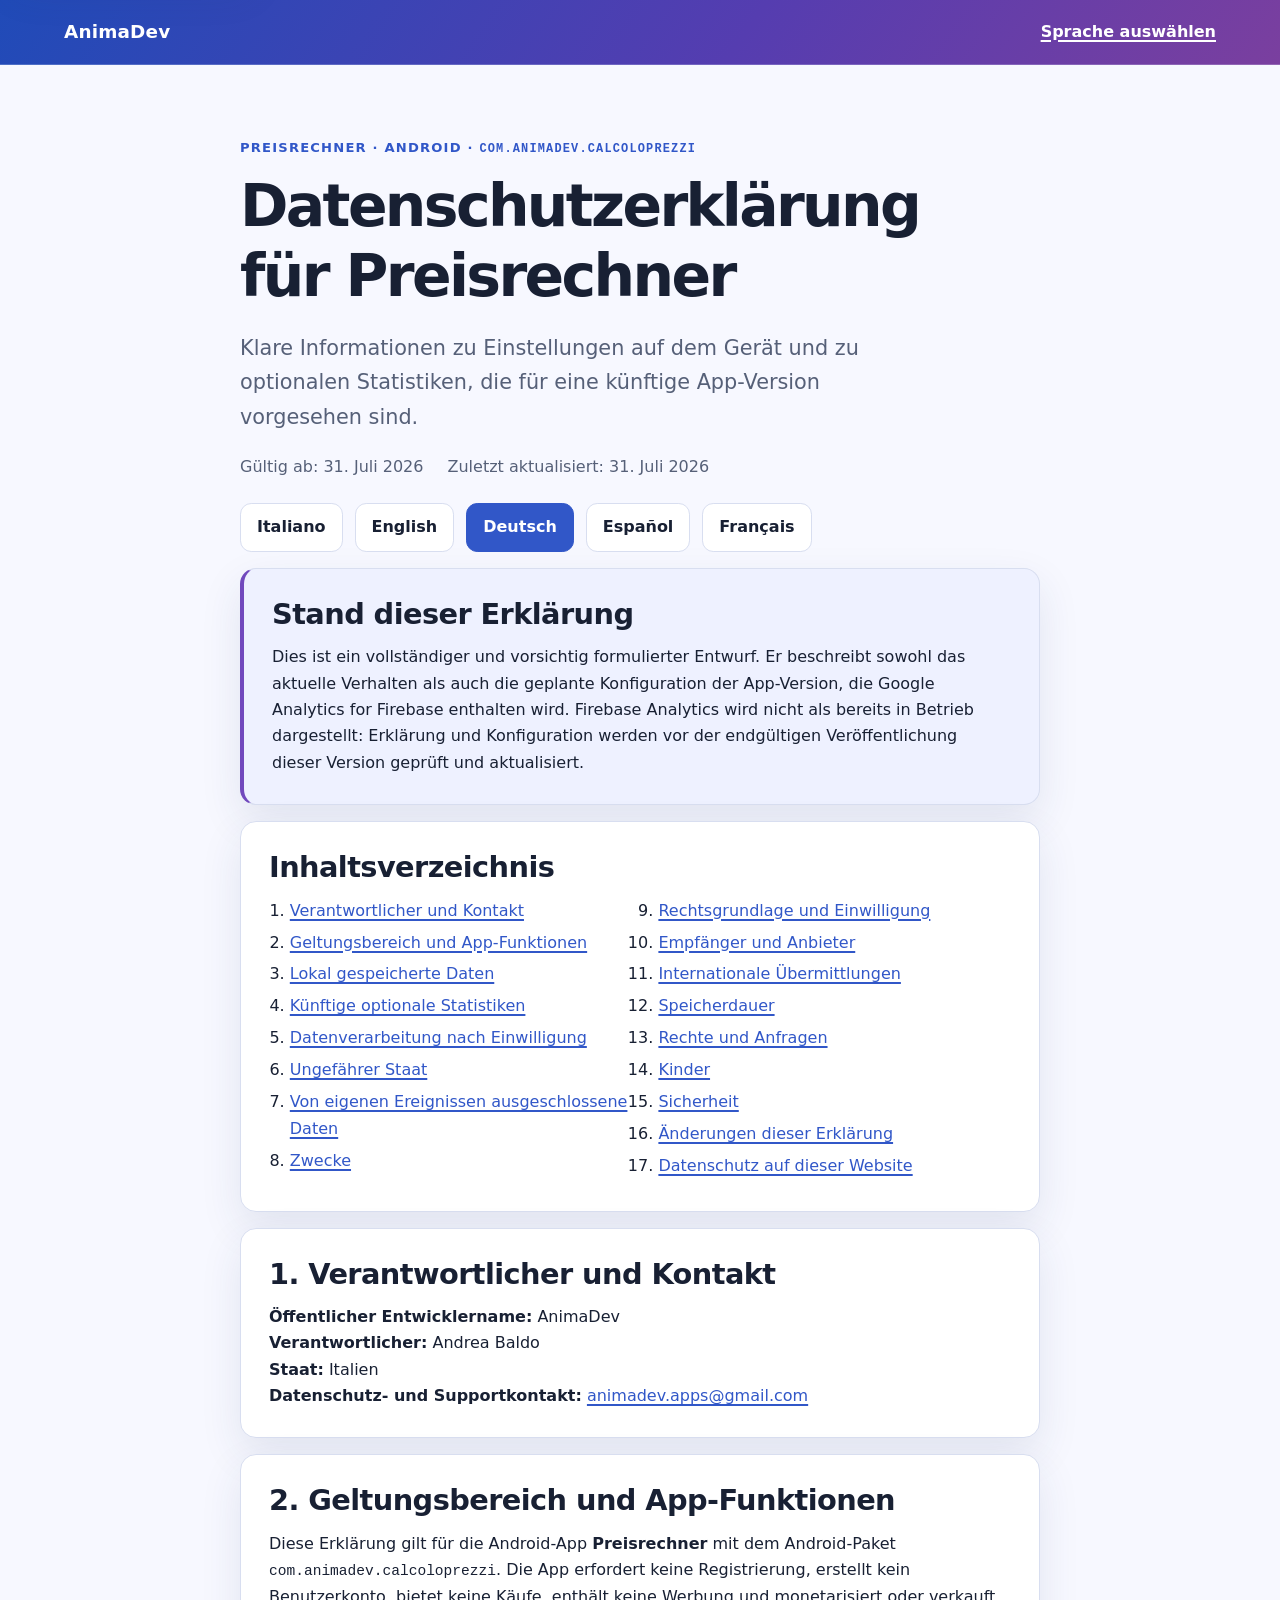
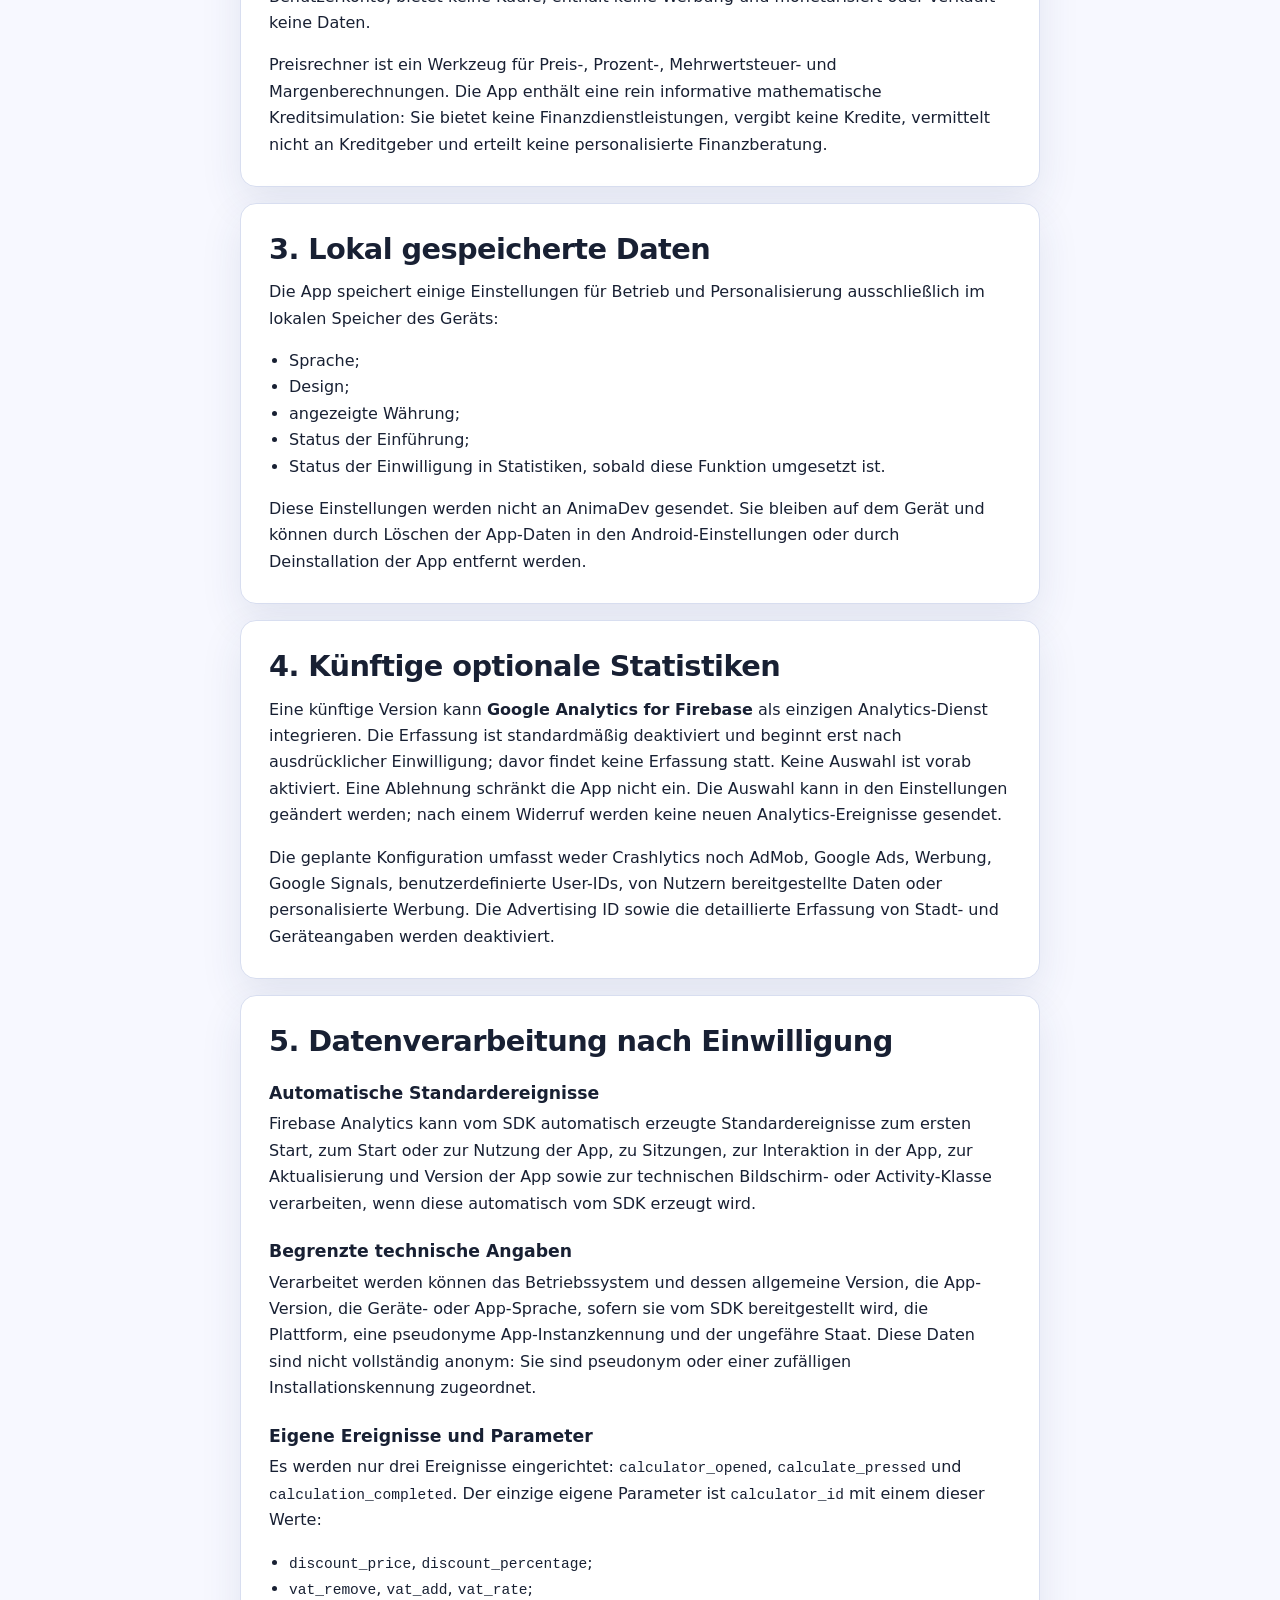
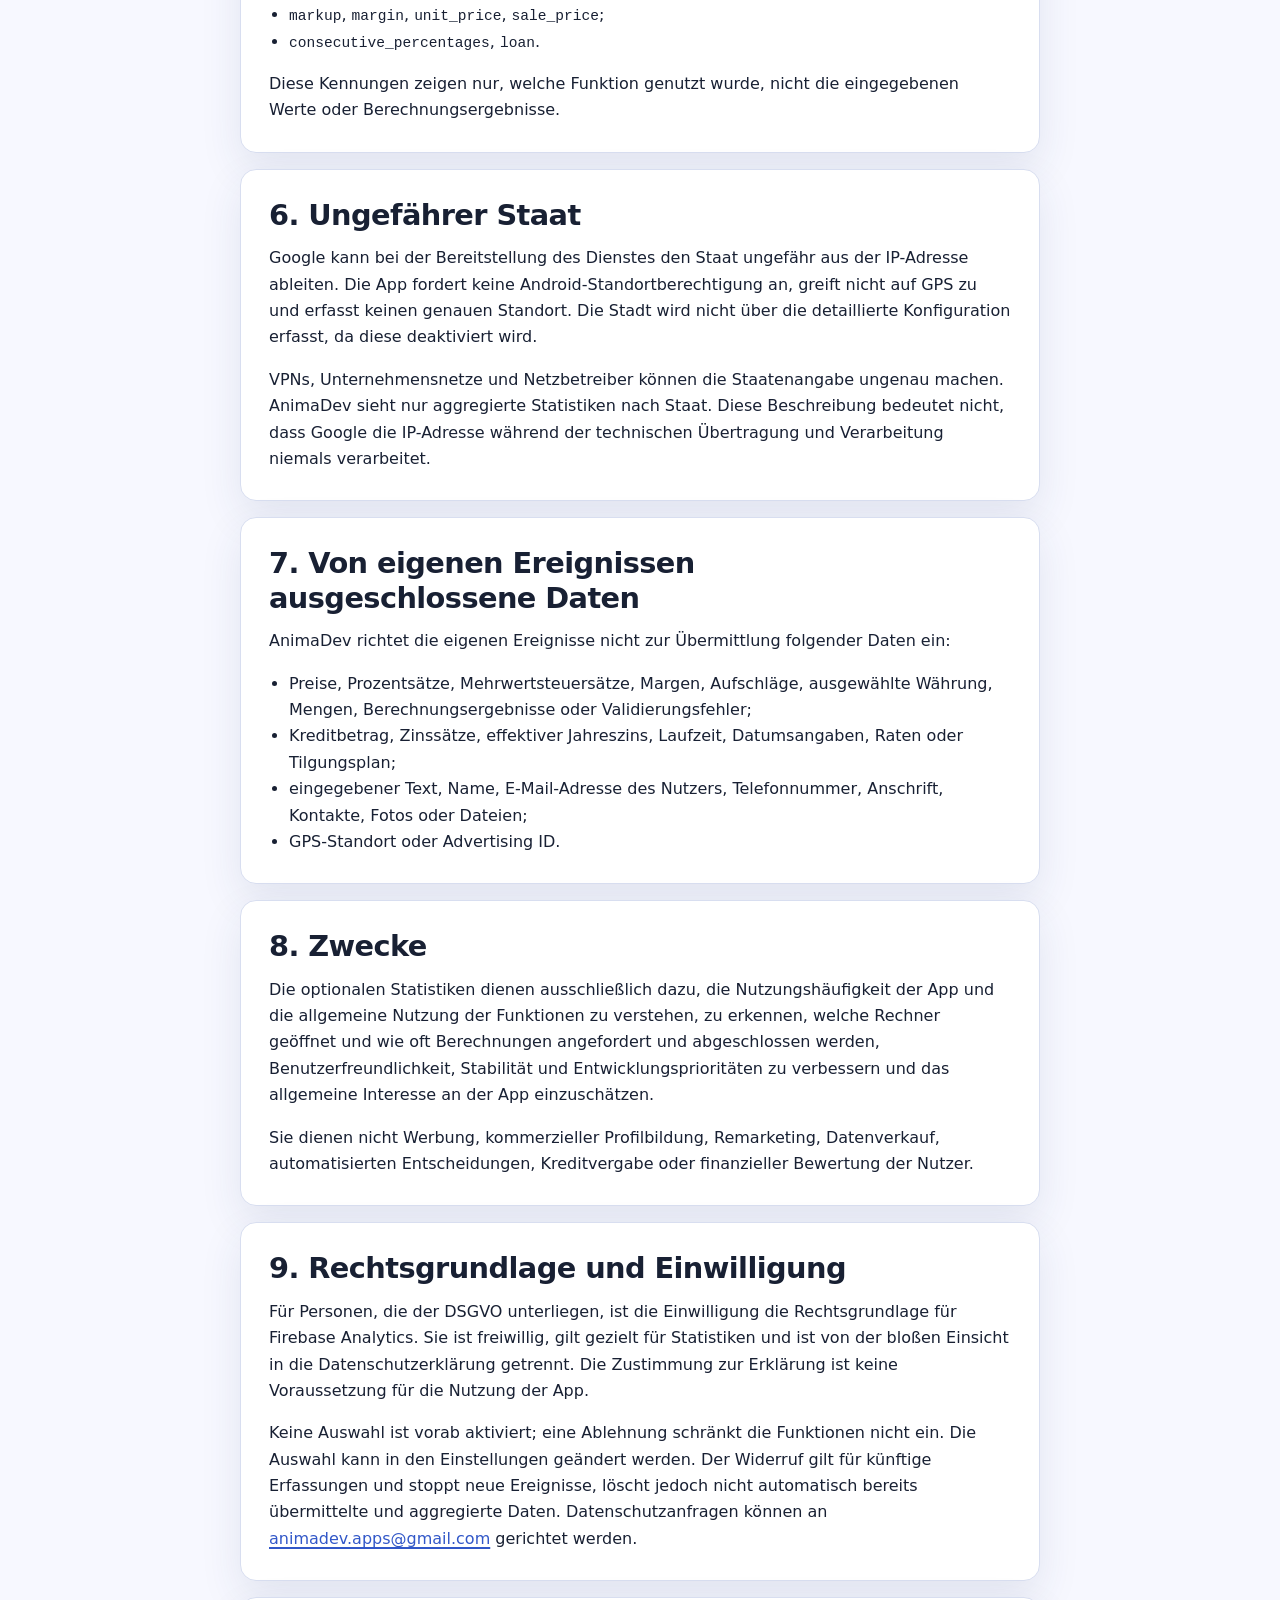
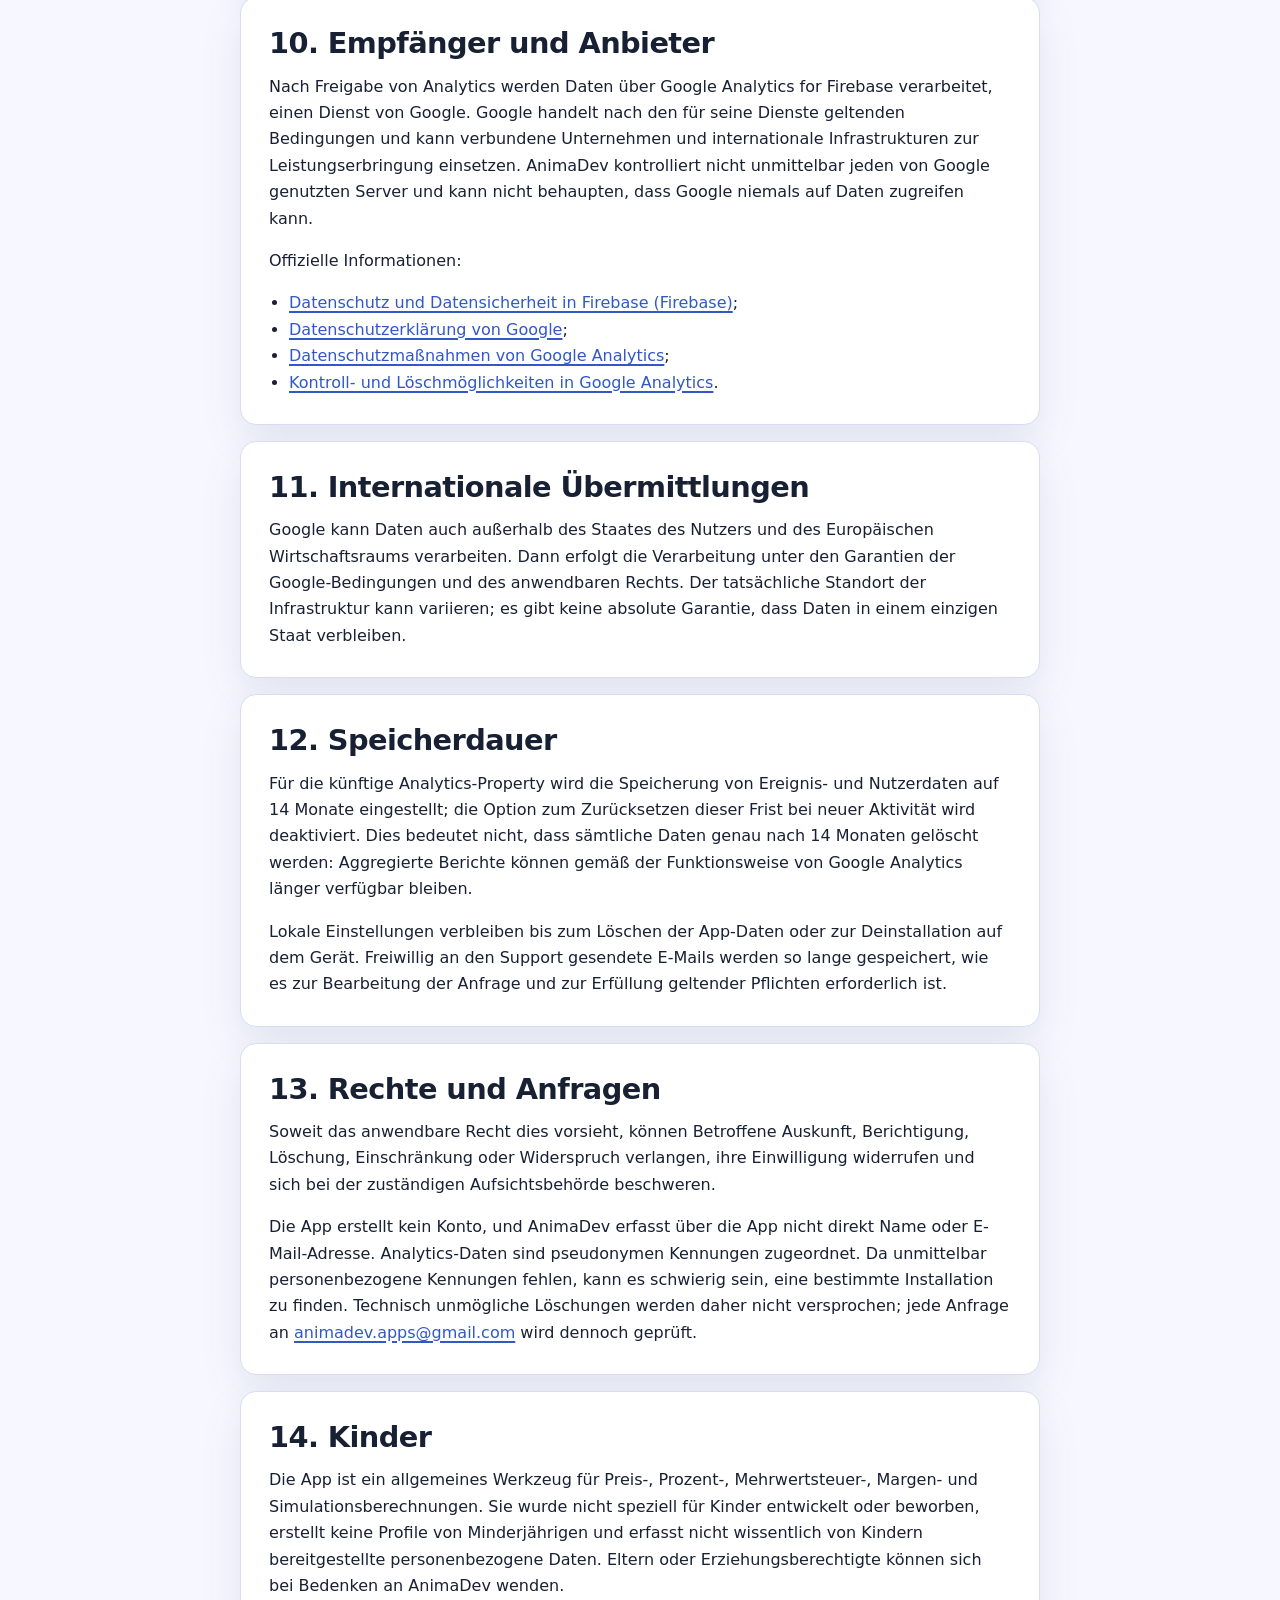
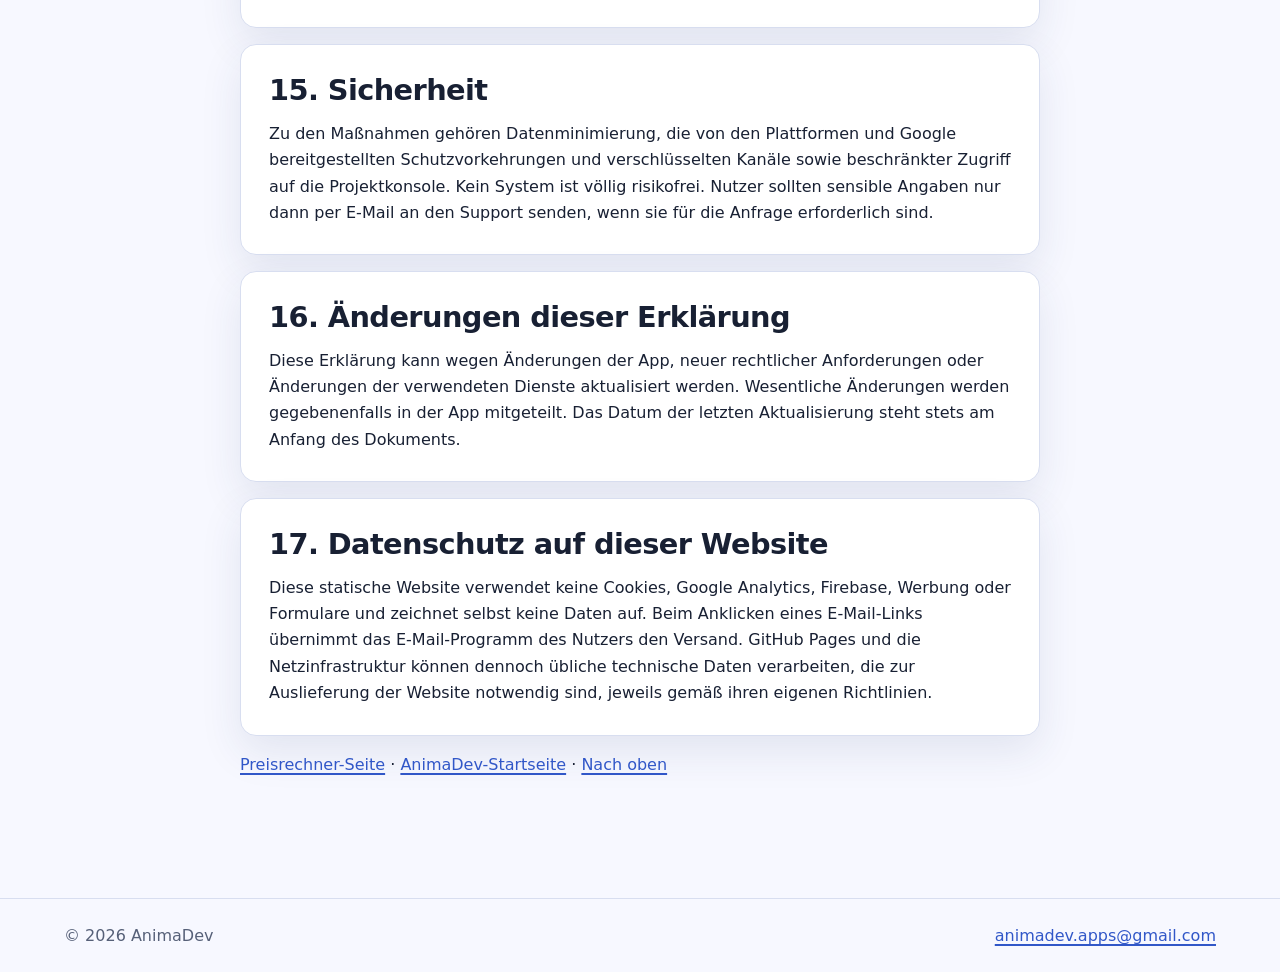
==== apps/calcolo-prezzi/privacy/de/index.html @ 0bbbf78f "feat: add AnimaDev privacy site" ====
<!doctype html>
<html lang="de">
<head>
  <meta charset="utf-8">
  <meta name="viewport" content="width=device-width, initial-scale=1">
  <meta name="description" content="Deutsche Datenschutzerklärung für die Android-App Preisrechner von AnimaDev.">
  <title>Datenschutzerklärung für Preisrechner — Deutsch</title>
  <link rel="stylesheet" href="../../../../assets/styles.css">
</head>
<body>
  <a class="skip-link" href="#inhalt">Zum Hauptinhalt springen</a>
  <header class="site-header"><div class="header-inner">
    <a class="brand" href="../../../../">AnimaDev</a>
    <a class="header-link" href="../">Sprache auswählen</a>
  </div></header>
  <main id="inhalt" class="main-layout policy">
    <p class="eyebrow">Preisrechner · Android · <code>com.animadev.calcoloprezzi</code></p>
    <h1>Datenschutzerklärung für Preisrechner</h1>
    <p class="lede">Klare Informationen zu Einstellungen auf dem Gerät und zu optionalen Statistiken, die für eine künftige App-Version vorgesehen sind.</p>
    <div class="policy-meta">
      <p>Gültig ab: <time datetime="2026-07-31">31. Juli 2026</time></p>
      <p>Zuletzt aktualisiert: <time datetime="2026-07-31">31. Juli 2026</time></p>
    </div>
    <nav class="language-nav" aria-label="Sprache der Datenschutzerklärung">
      <a href="../it/" lang="it">Italiano</a>
      <a href="../en/" lang="en">English</a>
      <a href="./" lang="de" aria-current="page">Deutsch</a>
      <a href="../es/" lang="es">Español</a>
      <a href="../fr/" lang="fr">Français</a>
    </nav>

    <aside class="notice" aria-labelledby="entwurf-title">
      <h2 id="entwurf-title">Stand dieser Erklärung</h2>
      <p>Dies ist ein vollständiger und vorsichtig formulierter Entwurf. Er beschreibt sowohl das aktuelle Verhalten als auch die geplante Konfiguration der App-Version, die Google Analytics for Firebase enthalten wird. Firebase Analytics wird nicht als bereits in Betrieb dargestellt: Erklärung und Konfiguration werden vor der endgültigen Veröffentlichung dieser Version geprüft und aktualisiert.</p>
    </aside>

    <nav class="toc" aria-labelledby="verzeichnis-title">
      <h2 id="verzeichnis-title">Inhaltsverzeichnis</h2>
      <ol>
        <li><a href="#identity">Verantwortlicher und Kontakt</a></li>
        <li><a href="#scope">Geltungsbereich und App-Funktionen</a></li>
        <li><a href="#local">Lokal gespeicherte Daten</a></li>
        <li><a href="#analytics">Künftige optionale Statistiken</a></li>
        <li><a href="#collected">Datenverarbeitung nach Einwilligung</a></li>
        <li><a href="#country">Ungefährer Staat</a></li>
        <li><a href="#excluded">Von eigenen Ereignissen ausgeschlossene Daten</a></li>
        <li><a href="#purposes">Zwecke</a></li>
        <li><a href="#consent">Rechtsgrundlage und Einwilligung</a></li>
        <li><a href="#providers">Empfänger und Anbieter</a></li>
        <li><a href="#transfers">Internationale Übermittlungen</a></li>
        <li><a href="#retention">Speicherdauer</a></li>
        <li><a href="#rights">Rechte und Anfragen</a></li>
        <li><a href="#children">Kinder</a></li>
        <li><a href="#security">Sicherheit</a></li>
        <li><a href="#changes">Änderungen dieser Erklärung</a></li>
        <li><a href="#website">Datenschutz auf dieser Website</a></li>
      </ol>
    </nav>

    <section id="identity" class="policy-section">
      <h2>1. Verantwortlicher und Kontakt</h2>
      <p><strong>Öffentlicher Entwicklername:</strong> AnimaDev<br><strong>Verantwortlicher:</strong> Andrea Baldo<br><strong>Staat:</strong> Italien<br><strong>Datenschutz- und Supportkontakt:</strong> <a href="mailto:animadev.apps@gmail.com">animadev.apps@gmail.com</a></p>
    </section>

    <section id="scope" class="policy-section">
      <h2>2. Geltungsbereich und App-Funktionen</h2>
      <p>Diese Erklärung gilt für die Android-App <strong>Preisrechner</strong> mit dem Android-Paket <code>com.animadev.calcoloprezzi</code>. Die App erfordert keine Registrierung, erstellt kein Benutzerkonto, bietet keine Käufe, enthält keine Werbung und monetarisiert oder verkauft keine Daten.</p>
      <p>Preisrechner ist ein Werkzeug für Preis-, Prozent-, Mehrwertsteuer- und Margenberechnungen. Die App enthält eine rein informative mathematische Kreditsimulation: Sie bietet keine Finanzdienstleistungen, vergibt keine Kredite, vermittelt nicht an Kreditgeber und erteilt keine personalisierte Finanzberatung.</p>
    </section>

    <section id="local" class="policy-section">
      <h2>3. Lokal gespeicherte Daten</h2>
      <p>Die App speichert einige Einstellungen für Betrieb und Personalisierung ausschließlich im lokalen Speicher des Geräts:</p>
      <ul class="plain-list">
        <li>Sprache;</li><li>Design;</li><li>angezeigte Währung;</li><li>Status der Einführung;</li><li>Status der Einwilligung in Statistiken, sobald diese Funktion umgesetzt ist.</li>
      </ul>
      <p>Diese Einstellungen werden nicht an AnimaDev gesendet. Sie bleiben auf dem Gerät und können durch Löschen der App-Daten in den Android-Einstellungen oder durch Deinstallation der App entfernt werden.</p>
    </section>

    <section id="analytics" class="policy-section">
      <h2>4. Künftige optionale Statistiken</h2>
      <p>Eine künftige Version kann <strong>Google Analytics for Firebase</strong> als einzigen Analytics-Dienst integrieren. Die Erfassung ist standardmäßig deaktiviert und beginnt erst nach ausdrücklicher Einwilligung; davor findet keine Erfassung statt. Keine Auswahl ist vorab aktiviert. Eine Ablehnung schränkt die App nicht ein. Die Auswahl kann in den Einstellungen geändert werden; nach einem Widerruf werden keine neuen Analytics-Ereignisse gesendet.</p>
      <p>Die geplante Konfiguration umfasst weder Crashlytics noch AdMob, Google Ads, Werbung, Google Signals, benutzerdefinierte User-IDs, von Nutzern bereitgestellte Daten oder personalisierte Werbung. Die Advertising ID sowie die detaillierte Erfassung von Stadt- und Geräteangaben werden deaktiviert.</p>
    </section>

    <section id="collected" class="policy-section">
      <h2>5. Datenverarbeitung nach Einwilligung</h2>
      <h3>Automatische Standardereignisse</h3>
      <p>Firebase Analytics kann vom SDK automatisch erzeugte Standardereignisse zum ersten Start, zum Start oder zur Nutzung der App, zu Sitzungen, zur Interaktion in der App, zur Aktualisierung und Version der App sowie zur technischen Bildschirm- oder Activity-Klasse verarbeiten, wenn diese automatisch vom SDK erzeugt wird.</p>
      <h3>Begrenzte technische Angaben</h3>
      <p>Verarbeitet werden können das Betriebssystem und dessen allgemeine Version, die App-Version, die Geräte- oder App-Sprache, sofern sie vom SDK bereitgestellt wird, die Plattform, eine pseudonyme App-Instanzkennung und der ungefähre Staat. Diese Daten sind nicht vollständig anonym: Sie sind pseudonym oder einer zufälligen Installationskennung zugeordnet.</p>
      <h3>Eigene Ereignisse und Parameter</h3>
      <p>Es werden nur drei Ereignisse eingerichtet: <code>calculator_opened</code>, <code>calculate_pressed</code> und <code>calculation_completed</code>. Der einzige eigene Parameter ist <code>calculator_id</code> mit einem dieser Werte:</p>
      <ul class="plain-list">
        <li><code>discount_price</code>, <code>discount_percentage</code>;</li>
        <li><code>vat_remove</code>, <code>vat_add</code>, <code>vat_rate</code>;</li>
        <li><code>markup</code>, <code>margin</code>, <code>unit_price</code>, <code>sale_price</code>;</li>
        <li><code>consecutive_percentages</code>, <code>loan</code>.</li>
      </ul>
      <p>Diese Kennungen zeigen nur, welche Funktion genutzt wurde, nicht die eingegebenen Werte oder Berechnungsergebnisse.</p>
    </section>

    <section id="country" class="policy-section">
      <h2>6. Ungefährer Staat</h2>
      <p>Google kann bei der Bereitstellung des Dienstes den Staat ungefähr aus der IP-Adresse ableiten. Die App fordert keine Android-Standortberechtigung an, greift nicht auf GPS zu und erfasst keinen genauen Standort. Die Stadt wird nicht über die detaillierte Konfiguration erfasst, da diese deaktiviert wird.</p>
      <p>VPNs, Unternehmensnetze und Netzbetreiber können die Staatenangabe ungenau machen. AnimaDev sieht nur aggregierte Statistiken nach Staat. Diese Beschreibung bedeutet nicht, dass Google die IP-Adresse während der technischen Übertragung und Verarbeitung niemals verarbeitet.</p>
    </section>

    <section id="excluded" class="policy-section">
      <h2>7. Von eigenen Ereignissen ausgeschlossene Daten</h2>
      <p>AnimaDev richtet die eigenen Ereignisse nicht zur Übermittlung folgender Daten ein:</p>
      <ul class="plain-list">
        <li>Preise, Prozentsätze, Mehrwertsteuersätze, Margen, Aufschläge, ausgewählte Währung, Mengen, Berechnungsergebnisse oder Validierungsfehler;</li>
        <li>Kreditbetrag, Zinssätze, effektiver Jahreszins, Laufzeit, Datumsangaben, Raten oder Tilgungsplan;</li>
        <li>eingegebener Text, Name, E-Mail-Adresse des Nutzers, Telefonnummer, Anschrift, Kontakte, Fotos oder Dateien;</li>
        <li>GPS-Standort oder Advertising ID.</li>
      </ul>
    </section>

    <section id="purposes" class="policy-section">
      <h2>8. Zwecke</h2>
      <p>Die optionalen Statistiken dienen ausschließlich dazu, die Nutzungshäufigkeit der App und die allgemeine Nutzung der Funktionen zu verstehen, zu erkennen, welche Rechner geöffnet und wie oft Berechnungen angefordert und abgeschlossen werden, Benutzerfreundlichkeit, Stabilität und Entwicklungsprioritäten zu verbessern und das allgemeine Interesse an der App einzuschätzen.</p>
      <p>Sie dienen nicht Werbung, kommerzieller Profilbildung, Remarketing, Datenverkauf, automatisierten Entscheidungen, Kreditvergabe oder finanzieller Bewertung der Nutzer.</p>
    </section>

    <section id="consent" class="policy-section">
      <h2>9. Rechtsgrundlage und Einwilligung</h2>
      <p>Für Personen, die der DSGVO unterliegen, ist die Einwilligung die Rechtsgrundlage für Firebase Analytics. Sie ist freiwillig, gilt gezielt für Statistiken und ist von der bloßen Einsicht in die Datenschutzerklärung getrennt. Die Zustimmung zur Erklärung ist keine Voraussetzung für die Nutzung der App.</p>
      <p>Keine Auswahl ist vorab aktiviert; eine Ablehnung schränkt die Funktionen nicht ein. Die Auswahl kann in den Einstellungen geändert werden. Der Widerruf gilt für künftige Erfassungen und stoppt neue Ereignisse, löscht jedoch nicht automatisch bereits übermittelte und aggregierte Daten. Datenschutzanfragen können an <a href="mailto:animadev.apps@gmail.com">animadev.apps@gmail.com</a> gerichtet werden.</p>
    </section>

    <section id="providers" class="policy-section">
      <h2>10. Empfänger und Anbieter</h2>
      <p>Nach Freigabe von Analytics werden Daten über Google Analytics for Firebase verarbeitet, einen Dienst von Google. Google handelt nach den für seine Dienste geltenden Bedingungen und kann verbundene Unternehmen und internationale Infrastrukturen zur Leistungserbringung einsetzen. AnimaDev kontrolliert nicht unmittelbar jeden von Google genutzten Server und kann nicht behaupten, dass Google niemals auf Daten zugreifen kann.</p>
      <p>Offizielle Informationen:</p>
      <ul class="plain-list">
        <li><a href="https://firebase.google.com/support/privacy" target="_blank" rel="noopener noreferrer">Datenschutz und Datensicherheit in Firebase (Firebase)</a>;</li>
        <li><a href="https://policies.google.com/privacy" target="_blank" rel="noopener noreferrer">Datenschutzerklärung von Google</a>;</li>
        <li><a href="https://support.google.com/analytics/answer/6004245" target="_blank" rel="noopener noreferrer">Datenschutzmaßnahmen von Google Analytics</a>;</li>
        <li><a href="https://support.google.com/analytics/answer/9940393" target="_blank" rel="noopener noreferrer">Kontroll- und Löschmöglichkeiten in Google Analytics</a>.</li>
      </ul>
    </section>

    <section id="transfers" class="policy-section">
      <h2>11. Internationale Übermittlungen</h2>
      <p>Google kann Daten auch außerhalb des Staates des Nutzers und des Europäischen Wirtschaftsraums verarbeiten. Dann erfolgt die Verarbeitung unter den Garantien der Google-Bedingungen und des anwendbaren Rechts. Der tatsächliche Standort der Infrastruktur kann variieren; es gibt keine absolute Garantie, dass Daten in einem einzigen Staat verbleiben.</p>
    </section>

    <section id="retention" class="policy-section">
      <h2>12. Speicherdauer</h2>
      <p>Für die künftige Analytics-Property wird die Speicherung von Ereignis- und Nutzerdaten auf 14 Monate eingestellt; die Option zum Zurücksetzen dieser Frist bei neuer Aktivität wird deaktiviert. Dies bedeutet nicht, dass sämtliche Daten genau nach 14 Monaten gelöscht werden: Aggregierte Berichte können gemäß der Funktionsweise von Google Analytics länger verfügbar bleiben.</p>
      <p>Lokale Einstellungen verbleiben bis zum Löschen der App-Daten oder zur Deinstallation auf dem Gerät. Freiwillig an den Support gesendete E-Mails werden so lange gespeichert, wie es zur Bearbeitung der Anfrage und zur Erfüllung geltender Pflichten erforderlich ist.</p>
    </section>

    <section id="rights" class="policy-section">
      <h2>13. Rechte und Anfragen</h2>
      <p>Soweit das anwendbare Recht dies vorsieht, können Betroffene Auskunft, Berichtigung, Löschung, Einschränkung oder Widerspruch verlangen, ihre Einwilligung widerrufen und sich bei der zuständigen Aufsichtsbehörde beschweren.</p>
      <p>Die App erstellt kein Konto, und AnimaDev erfasst über die App nicht direkt Name oder E-Mail-Adresse. Analytics-Daten sind pseudonymen Kennungen zugeordnet. Da unmittelbar personenbezogene Kennungen fehlen, kann es schwierig sein, eine bestimmte Installation zu finden. Technisch unmögliche Löschungen werden daher nicht versprochen; jede Anfrage an <a href="mailto:animadev.apps@gmail.com">animadev.apps@gmail.com</a> wird dennoch geprüft.</p>
    </section>

    <section id="children" class="policy-section">
      <h2>14. Kinder</h2>
      <p>Die App ist ein allgemeines Werkzeug für Preis-, Prozent-, Mehrwertsteuer-, Margen- und Simulationsberechnungen. Sie wurde nicht speziell für Kinder entwickelt oder beworben, erstellt keine Profile von Minderjährigen und erfasst nicht wissentlich von Kindern bereitgestellte personenbezogene Daten. Eltern oder Erziehungsberechtigte können sich bei Bedenken an AnimaDev wenden.</p>
    </section>

    <section id="security" class="policy-section">
      <h2>15. Sicherheit</h2>
      <p>Zu den Maßnahmen gehören Datenminimierung, die von den Plattformen und Google bereitgestellten Schutzvorkehrungen und verschlüsselten Kanäle sowie beschränkter Zugriff auf die Projektkonsole. Kein System ist völlig risikofrei. Nutzer sollten sensible Angaben nur dann per E-Mail an den Support senden, wenn sie für die Anfrage erforderlich sind.</p>
    </section>

    <section id="changes" class="policy-section">
      <h2>16. Änderungen dieser Erklärung</h2>
      <p>Diese Erklärung kann wegen Änderungen der App, neuer rechtlicher Anforderungen oder Änderungen der verwendeten Dienste aktualisiert werden. Wesentliche Änderungen werden gegebenenfalls in der App mitgeteilt. Das Datum der letzten Aktualisierung steht stets am Anfang des Dokuments.</p>
    </section>

    <section id="website" class="policy-section">
      <h2>17. Datenschutz auf dieser Website</h2>
      <p>Diese statische Website verwendet keine Cookies, Google Analytics, Firebase, Werbung oder Formulare und zeichnet selbst keine Daten auf. Beim Anklicken eines E-Mail-Links übernimmt das E-Mail-Programm des Nutzers den Versand. GitHub Pages und die Netzinfrastruktur können dennoch übliche technische Daten verarbeiten, die zur Auslieferung der Website notwendig sind, jeweils gemäß ihren eigenen Richtlinien.</p>
    </section>
    <p><a href="../../">Preisrechner-Seite</a> · <a href="../../../../">AnimaDev-Startseite</a> · <a href="#inhalt">Nach oben</a></p>
  </main>
  <footer class="site-footer"><div class="footer-inner"><p>© 2026 AnimaDev</p><p><a href="mailto:animadev.apps@gmail.com">animadev.apps@gmail.com</a></p></div></footer>
</body>
</html>
---- assets/styles.css ----
:root {
  color-scheme: light dark;
  --bg: #f7f8ff;
  --surface: #ffffff;
  --surface-soft: #eef1ff;
  --text: #182033;
  --muted: #566078;
  --border: #d8def0;
  --primary: #3157c8;
  --primary-strong: #2444a6;
  --accent: #7149bd;
  --focus: #c64212;
  --shadow: 0 16px 42px rgba(42, 55, 112, 0.1);
  --radius: 1rem;
  --content: 72rem;
  --reading: 50rem;
}

* {
  box-sizing: border-box;
}

html {
  scroll-behavior: smooth;
  scroll-padding-top: 1rem;
}

body {
  min-width: 18rem;
  margin: 0;
  background: var(--bg);
  color: var(--text);
  font-family: system-ui, -apple-system, BlinkMacSystemFont, "Segoe UI", sans-serif;
  font-size: 1rem;
  line-height: 1.65;
}

a {
  color: var(--primary);
  text-decoration-thickness: 0.1em;
  text-underline-offset: 0.18em;
}

a:hover {
  color: var(--accent);
}

a:focus-visible,
button:focus-visible,
[tabindex]:focus-visible {
  border-radius: 0.2rem;
  outline: 0.2rem solid var(--focus);
  outline-offset: 0.2rem;
}

.skip-link {
  position: fixed;
  z-index: 100;
  top: 0.75rem;
  left: 0.75rem;
  padding: 0.65rem 0.9rem;
  border-radius: 0.5rem;
  background: var(--surface);
  color: var(--text);
  box-shadow: var(--shadow);
  transform: translateY(-180%);
}

.skip-link:focus {
  transform: translateY(0);
}

.site-header {
  border-bottom: 1px solid rgba(255, 255, 255, 0.2);
  background: linear-gradient(125deg, #204bb8 0%, #553db0 58%, #7a3f9f 100%);
  color: #fff;
}

.header-inner,
.main-layout,
.footer-inner {
  width: min(calc(100% - 2rem), var(--content));
  margin-inline: auto;
}

.header-inner {
  display: flex;
  align-items: center;
  justify-content: space-between;
  gap: 1rem;
  padding-block: 1.05rem;
}

.brand {
  color: #fff;
  font-size: 1.15rem;
  font-weight: 780;
  letter-spacing: 0.01em;
  text-decoration: none;
}

.header-link {
  color: #fff;
  font-weight: 650;
}

.header-link:hover {
  color: #fff;
}

.main-layout {
  padding-block: clamp(2rem, 6vw, 4.5rem);
}

.hero {
  max-width: 57rem;
  padding-block: clamp(1rem, 4vw, 3rem);
}

.eyebrow {
  margin: 0 0 0.7rem;
  color: var(--primary);
  font-size: 0.82rem;
  font-weight: 800;
  letter-spacing: 0.09em;
  text-transform: uppercase;
}

h1,
h2,
h3 {
  line-height: 1.2;
  text-wrap: balance;
}

h1 {
  max-width: 18ch;
  margin: 0;
  font-size: clamp(2.25rem, 8vw, 4.7rem);
  letter-spacing: -0.045em;
}

.policy h1,
.language-page h1 {
  max-width: 24ch;
  font-size: clamp(2rem, 7vw, 3.65rem);
}

h2 {
  margin: 0 0 0.8rem;
  font-size: clamp(1.35rem, 4vw, 1.8rem);
  letter-spacing: -0.02em;
}

h3 {
  margin: 1.5rem 0 0.5rem;
  font-size: 1.08rem;
}

p,
ul,
ol {
  margin-block: 0 1rem;
}

.lede {
  max-width: 43rem;
  margin-top: 1.25rem;
  color: var(--muted);
  font-size: clamp(1.1rem, 3vw, 1.3rem);
}

.actions,
.language-nav,
.language-grid {
  display: flex;
  flex-wrap: wrap;
  gap: 0.75rem;
}

.actions {
  margin-top: 1.6rem;
}

.button,
.language-nav a,
.language-grid a {
  display: inline-flex;
  min-height: 2.75rem;
  align-items: center;
  justify-content: center;
  padding: 0.65rem 1rem;
  border: 1px solid var(--border);
  border-radius: 0.7rem;
  background: var(--surface);
  color: var(--text);
  font-weight: 700;
  text-decoration: none;
}

.button-primary {
  border-color: transparent;
  background: linear-gradient(120deg, var(--primary), var(--accent));
  color: #fff;
}

.button-primary:hover {
  color: #fff;
  filter: brightness(1.08);
}

.language-nav {
  margin-block: 1.4rem 0;
}

.language-nav a[aria-current="page"] {
  border-color: var(--primary);
  background: var(--primary);
  color: #fff;
}

.grid {
  display: grid;
  grid-template-columns: repeat(2, minmax(0, 1fr));
  gap: 1rem;
  margin-block: 1.5rem;
}

.card,
.policy-section,
.toc,
.notice {
  border: 1px solid var(--border);
  border-radius: var(--radius);
  background: var(--surface);
  box-shadow: var(--shadow);
}

.card {
  padding: clamp(1.25rem, 4vw, 2rem);
}

.card p:last-child,
.policy-section > :last-child,
.toc > :last-child,
.notice > :last-child {
  margin-bottom: 0;
}

.language-grid {
  margin-top: 1.25rem;
}

.language-grid a {
  flex: 1 1 12rem;
  min-height: 4rem;
}

.language-grid a.recommended {
  border-color: var(--primary);
  background: var(--surface-soft);
}

.policy {
  max-width: var(--reading);
}

.policy-meta {
  display: flex;
  flex-wrap: wrap;
  gap: 0.5rem 1.5rem;
  margin-block: 1.25rem;
  color: var(--muted);
}

.policy-meta p {
  margin: 0;
}

.toc,
.notice,
.policy-section {
  padding: clamp(1.15rem, 4vw, 1.75rem);
  margin-block: 1rem;
}

.notice {
  border-left: 0.3rem solid var(--accent);
  background: var(--surface-soft);
}

.toc ol {
  columns: 2 15rem;
  padding-left: 1.3rem;
}

.toc li {
  margin-bottom: 0.35rem;
  break-inside: avoid;
}

.plain-list {
  padding-left: 1.25rem;
}

code {
  overflow-wrap: anywhere;
  color: inherit;
  font-family: ui-monospace, SFMono-Regular, Consolas, monospace;
  font-size: 0.91em;
}

.site-footer {
  margin-top: 2rem;
  border-top: 1px solid var(--border);
  color: var(--muted);
}

.footer-inner {
  display: flex;
  flex-wrap: wrap;
  justify-content: space-between;
  gap: 0.75rem 1.5rem;
  padding-block: 1.5rem;
}

.footer-inner p {
  margin: 0;
}

@media (max-width: 42rem) {
  .grid {
    grid-template-columns: 1fr;
  }

  .header-inner {
    align-items: flex-start;
    flex-direction: column;
  }

  .toc ol {
    columns: 1;
  }
}

@media (prefers-color-scheme: dark) {
  :root {
    --bg: #101321;
    --surface: #181d31;
    --surface-soft: #202641;
    --text: #f3f5ff;
    --muted: #b9c1d9;
    --border: #39425f;
    --primary: #9bb3ff;
    --primary-strong: #b4c4ff;
    --accent: #d3a8ff;
    --focus: #ffb15c;
    --shadow: 0 16px 42px rgba(0, 0, 0, 0.24);
  }

  .site-header {
    background: linear-gradient(125deg, #17378c 0%, #432f8e 58%, #622f80 100%);
  }
}

@media (prefers-reduced-motion: reduce) {
  *,
  *::before,
  *::after {
    scroll-behavior: auto !important;
    transition-duration: 0.01ms !important;
    animation-duration: 0.01ms !important;
    animation-iteration-count: 1 !important;
  }
}

@media print {
  :root {
    --bg: #fff;
    --surface: #fff;
    --text: #000;
    --muted: #333;
    --border: #bbb;
    --shadow: none;
  }

  body {
    font-size: 11pt;
  }

  .site-header,
  .site-footer,
  .skip-link,
  .language-nav,
  .actions {
    display: none;
  }

  .main-layout {
    width: 100%;
    padding: 0;
  }

  .policy-section,
  .toc,
  .notice {
    break-inside: avoid;
    box-shadow: none;
  }

  a {
    color: #000;
  }
}
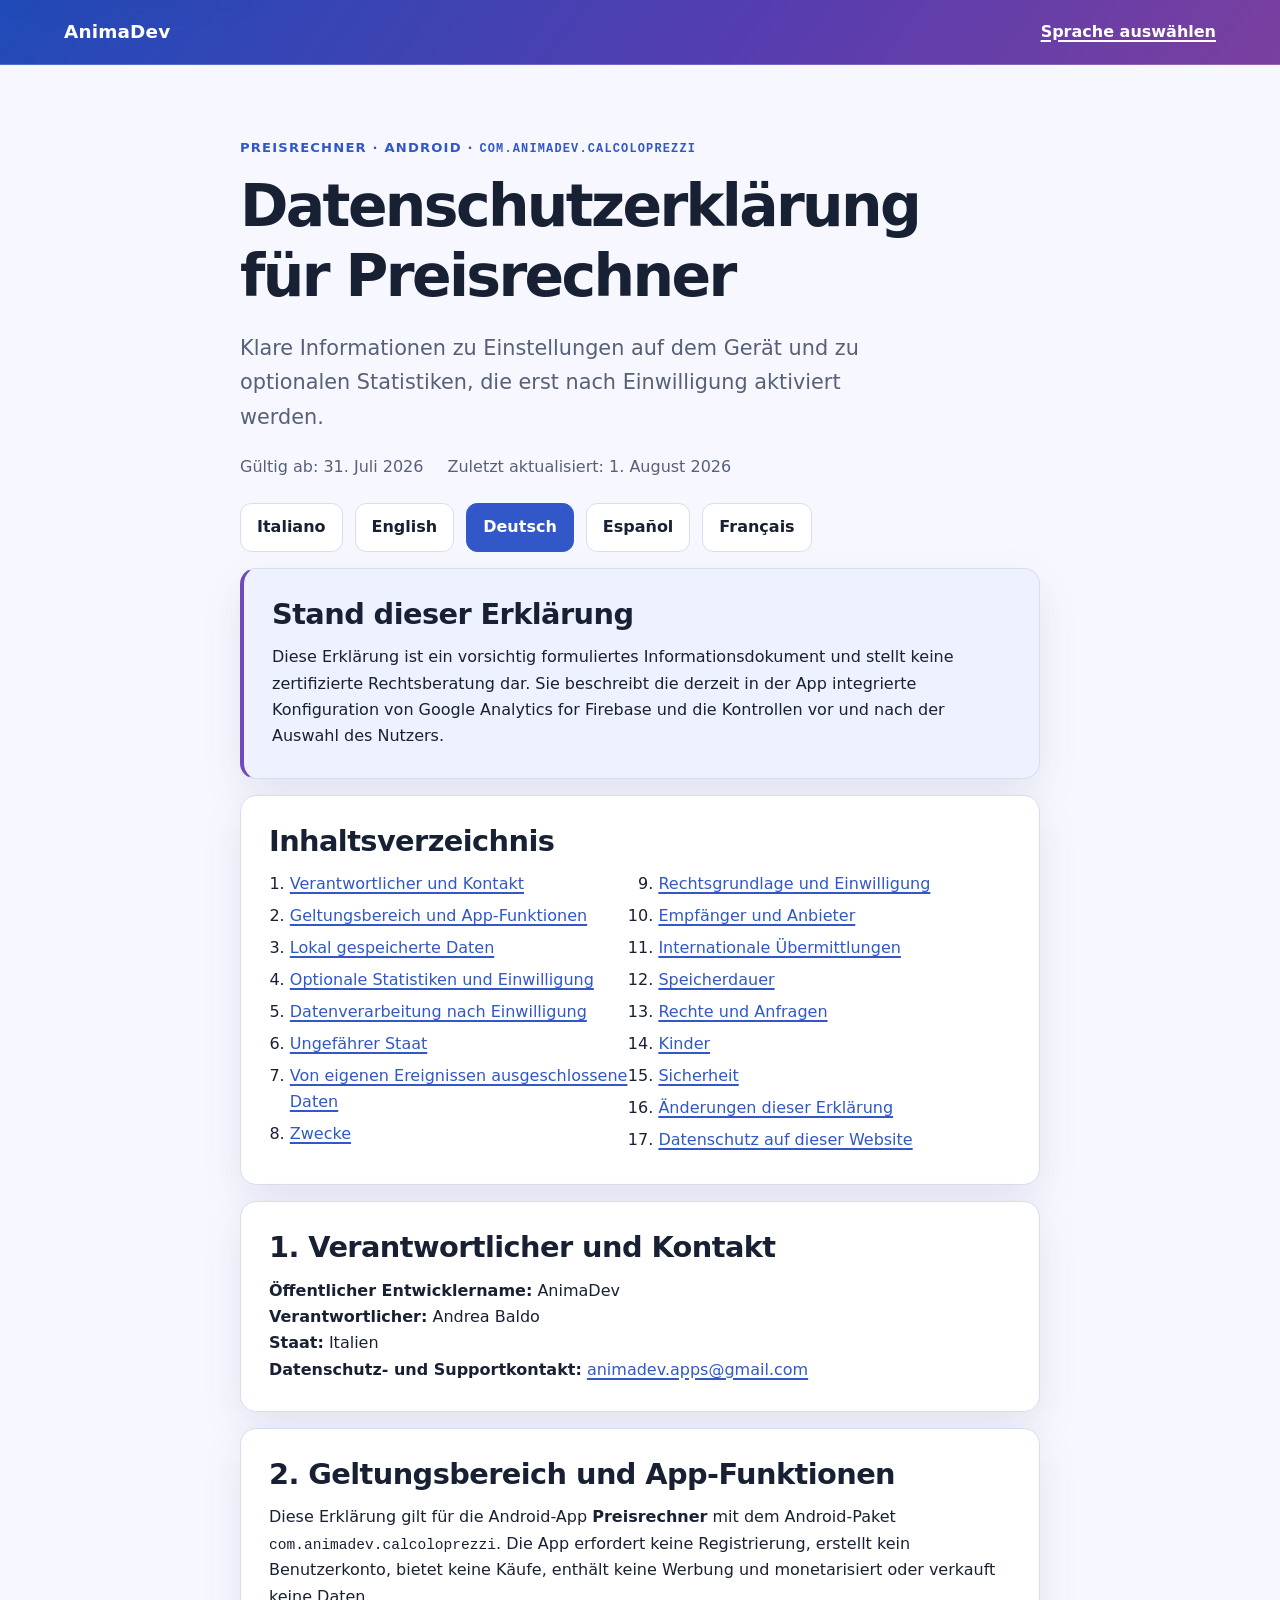
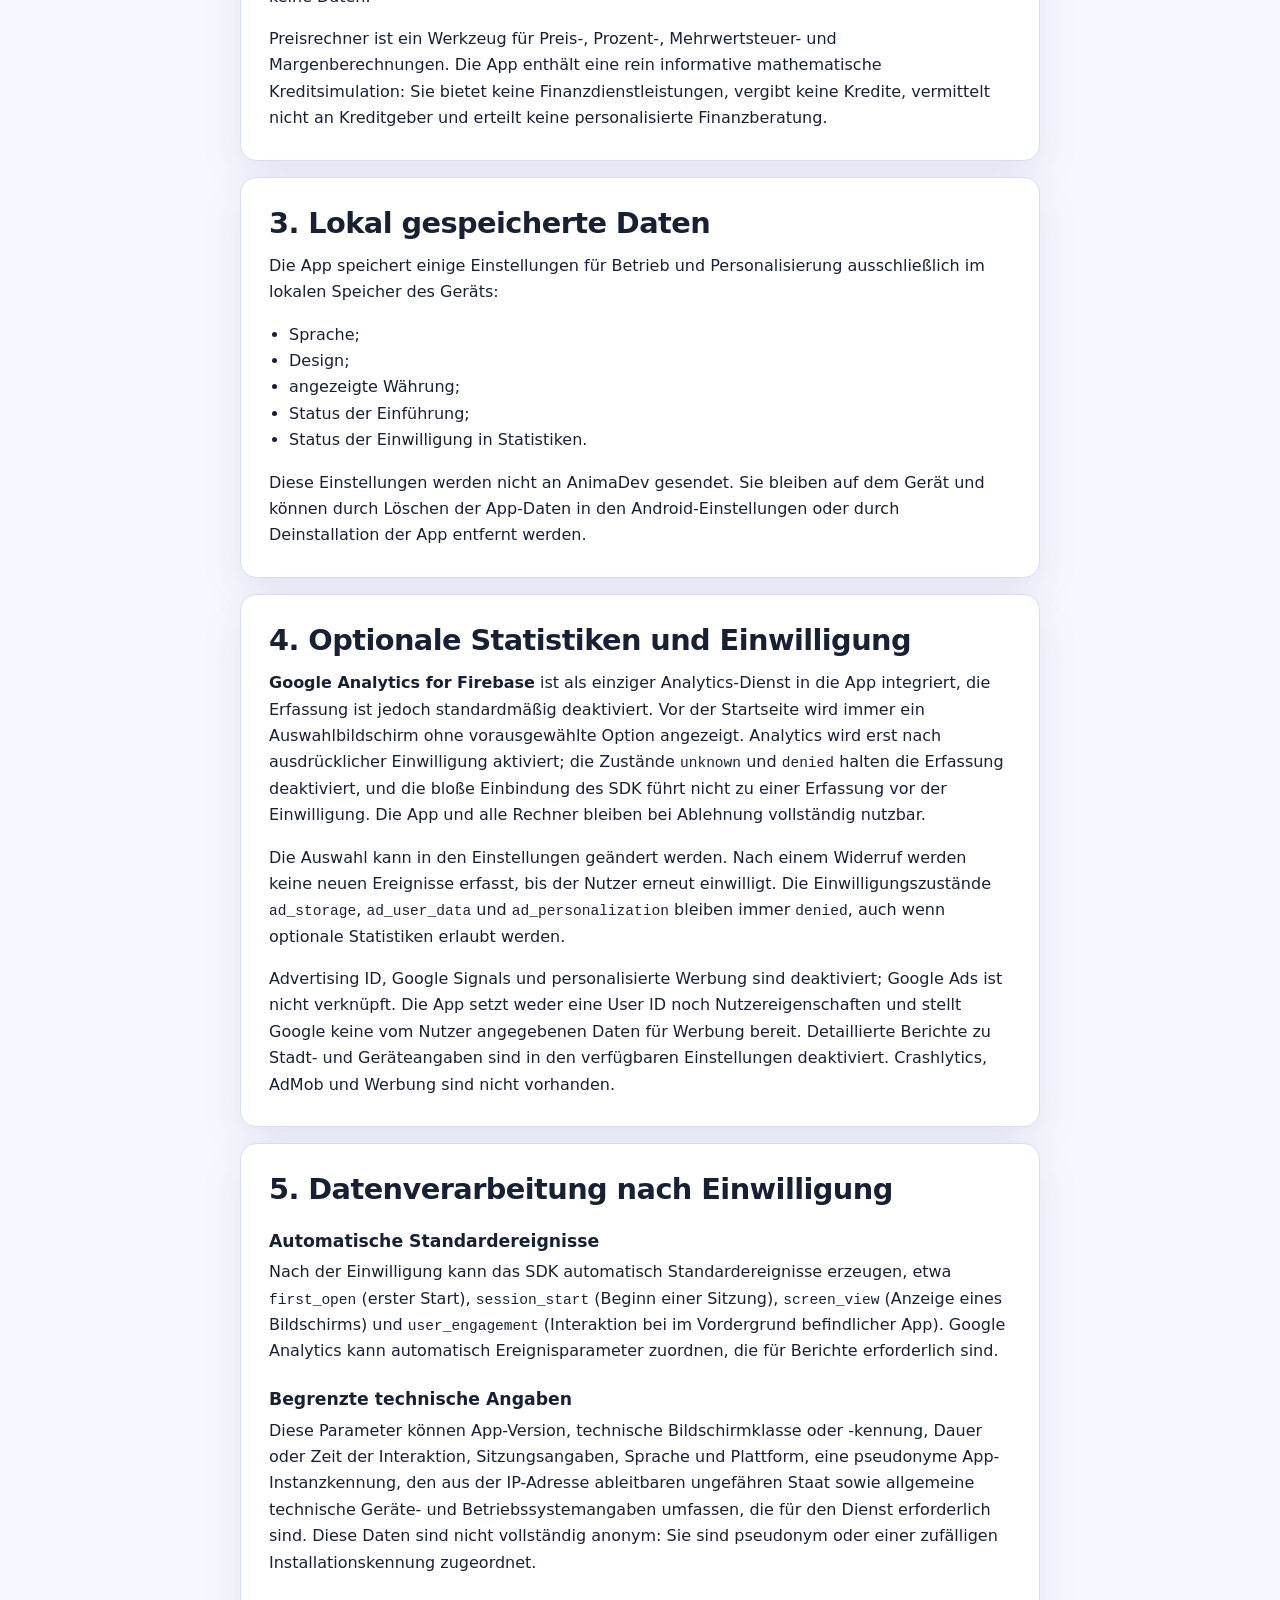
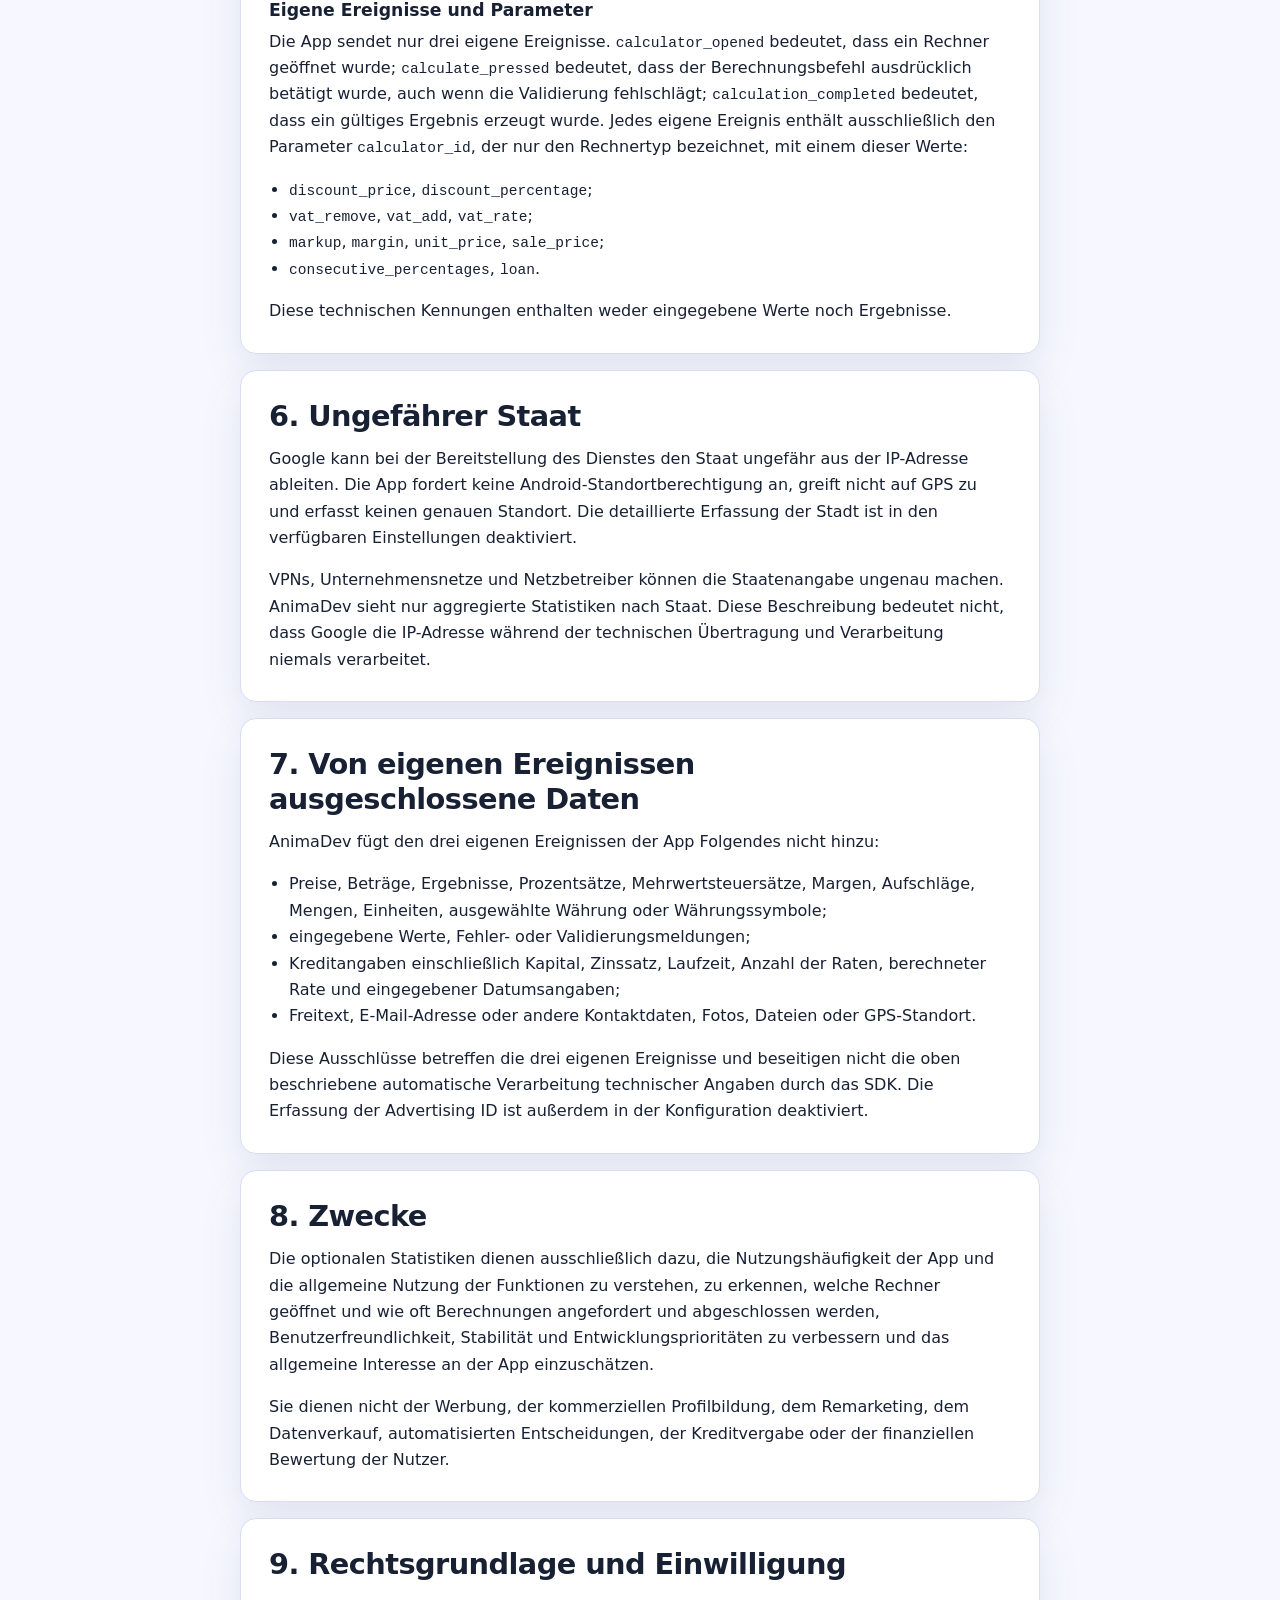
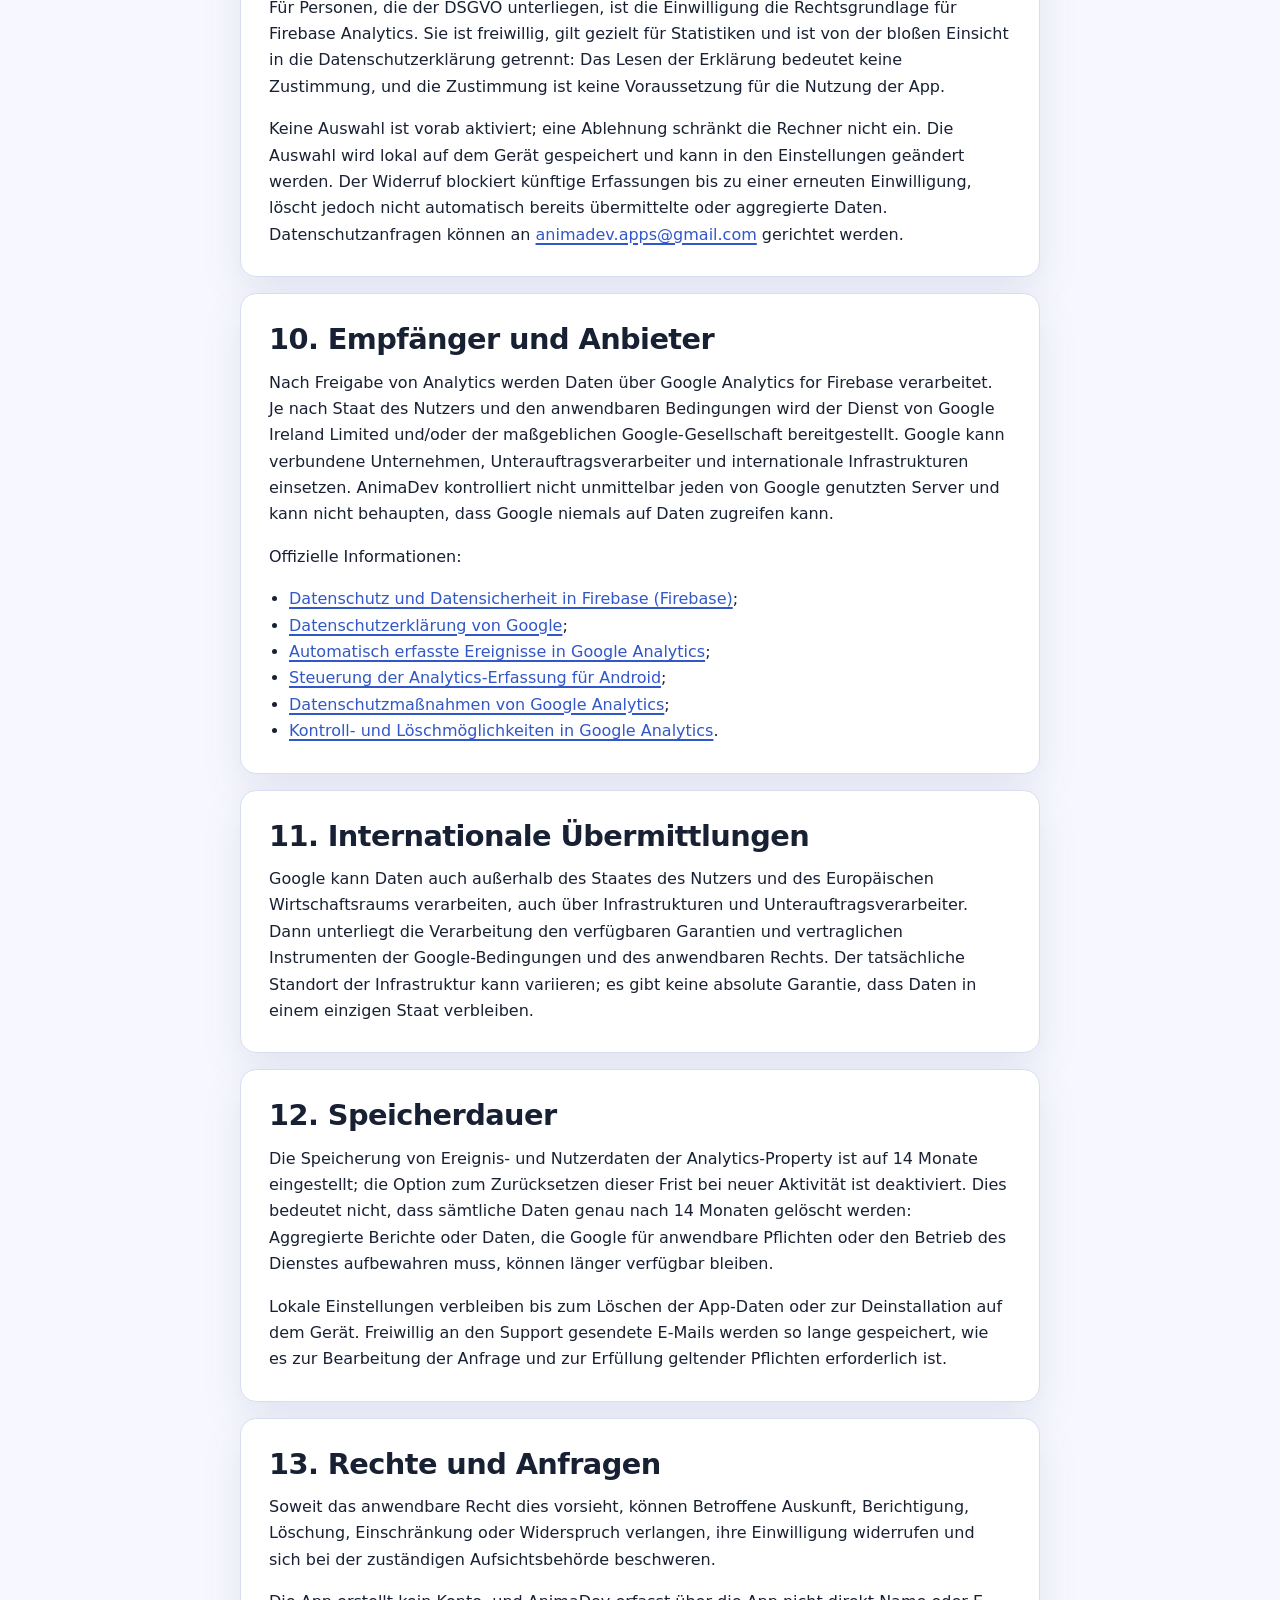
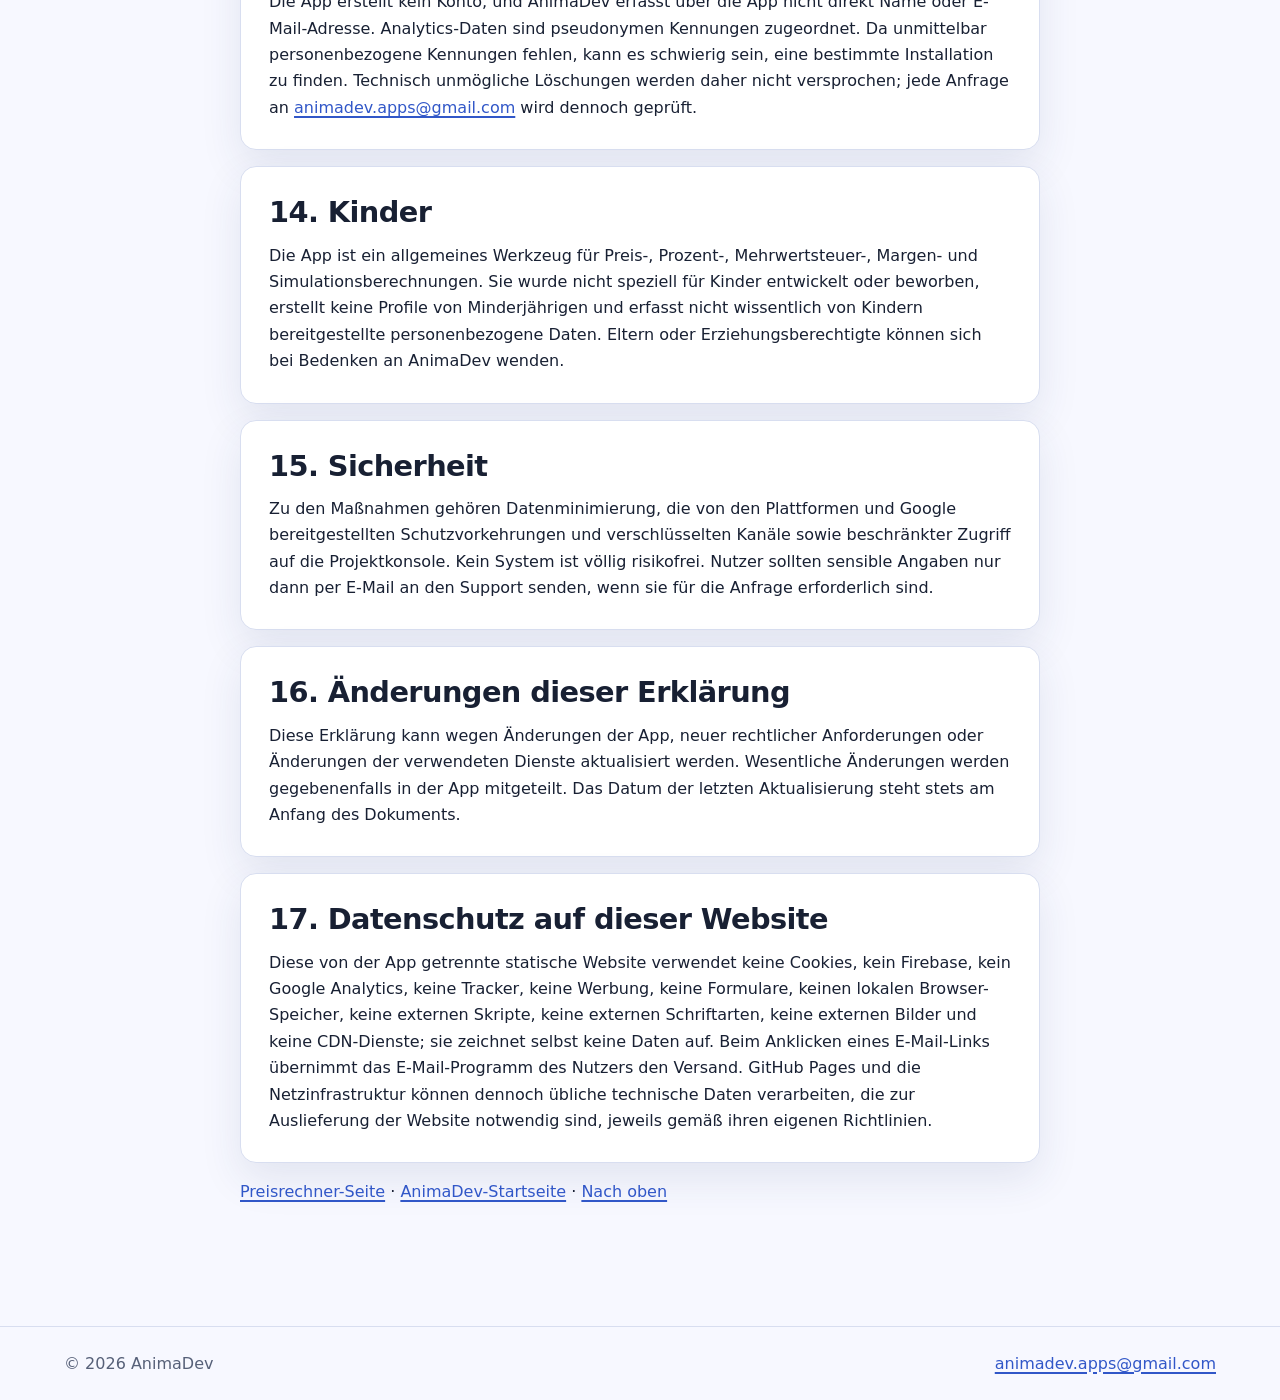
==== commit 0b8f2ec6: "docs: update active analytics privacy policy" ====
--- a/apps/calcolo-prezzi/privacy/de/index.html
+++ b/apps/calcolo-prezzi/privacy/de/index.html
@@ -16,10 +16,10 @@
   <main id="inhalt" class="main-layout policy">
     <p class="eyebrow">Preisrechner · Android · <code>com.animadev.calcoloprezzi</code></p>
     <h1>Datenschutzerklärung für Preisrechner</h1>
-    <p class="lede">Klare Informationen zu Einstellungen auf dem Gerät und zu optionalen Statistiken, die für eine künftige App-Version vorgesehen sind.</p>
+    <p class="lede">Klare Informationen zu Einstellungen auf dem Gerät und zu optionalen Statistiken, die erst nach Einwilligung aktiviert werden.</p>
     <div class="policy-meta">
       <p>Gültig ab: <time datetime="2026-07-31">31. Juli 2026</time></p>
-      <p>Zuletzt aktualisiert: <time datetime="2026-07-31">31. Juli 2026</time></p>
+      <p>Zuletzt aktualisiert: <time datetime="2026-08-01">1. August 2026</time></p>
     </div>
     <nav class="language-nav" aria-label="Sprache der Datenschutzerklärung">
       <a href="../it/" lang="it">Italiano</a>
@@ -31,7 +31,7 @@
 
     <aside class="notice" aria-labelledby="entwurf-title">
       <h2 id="entwurf-title">Stand dieser Erklärung</h2>
-      <p>Dies ist ein vollständiger und vorsichtig formulierter Entwurf. Er beschreibt sowohl das aktuelle Verhalten als auch die geplante Konfiguration der App-Version, die Google Analytics for Firebase enthalten wird. Firebase Analytics wird nicht als bereits in Betrieb dargestellt: Erklärung und Konfiguration werden vor der endgültigen Veröffentlichung dieser Version geprüft und aktualisiert.</p>
+      <p>Diese Erklärung ist ein vorsichtig formuliertes Informationsdokument und stellt keine zertifizierte Rechtsberatung dar. Sie beschreibt die derzeit in der App integrierte Konfiguration von Google Analytics for Firebase und die Kontrollen vor und nach der Auswahl des Nutzers.</p>
     </aside>
 
     <nav class="toc" aria-labelledby="verzeichnis-title">
@@ -40,7 +40,7 @@
         <li><a href="#identity">Verantwortlicher und Kontakt</a></li>
         <li><a href="#scope">Geltungsbereich und App-Funktionen</a></li>
         <li><a href="#local">Lokal gespeicherte Daten</a></li>
-        <li><a href="#analytics">Künftige optionale Statistiken</a></li>
+        <li><a href="#analytics">Optionale Statistiken und Einwilligung</a></li>
         <li><a href="#collected">Datenverarbeitung nach Einwilligung</a></li>
         <li><a href="#country">Ungefährer Staat</a></li>
         <li><a href="#excluded">Von eigenen Ereignissen ausgeschlossene Daten</a></li>
@@ -72,70 +72,74 @@
       <h2>3. Lokal gespeicherte Daten</h2>
       <p>Die App speichert einige Einstellungen für Betrieb und Personalisierung ausschließlich im lokalen Speicher des Geräts:</p>
       <ul class="plain-list">
-        <li>Sprache;</li><li>Design;</li><li>angezeigte Währung;</li><li>Status der Einführung;</li><li>Status der Einwilligung in Statistiken, sobald diese Funktion umgesetzt ist.</li>
+        <li>Sprache;</li><li>Design;</li><li>angezeigte Währung;</li><li>Status der Einführung;</li><li>Status der Einwilligung in Statistiken.</li>
       </ul>
       <p>Diese Einstellungen werden nicht an AnimaDev gesendet. Sie bleiben auf dem Gerät und können durch Löschen der App-Daten in den Android-Einstellungen oder durch Deinstallation der App entfernt werden.</p>
     </section>
 
     <section id="analytics" class="policy-section">
-      <h2>4. Künftige optionale Statistiken</h2>
-      <p>Eine künftige Version kann <strong>Google Analytics for Firebase</strong> als einzigen Analytics-Dienst integrieren. Die Erfassung ist standardmäßig deaktiviert und beginnt erst nach ausdrücklicher Einwilligung; davor findet keine Erfassung statt. Keine Auswahl ist vorab aktiviert. Eine Ablehnung schränkt die App nicht ein. Die Auswahl kann in den Einstellungen geändert werden; nach einem Widerruf werden keine neuen Analytics-Ereignisse gesendet.</p>
-      <p>Die geplante Konfiguration umfasst weder Crashlytics noch AdMob, Google Ads, Werbung, Google Signals, benutzerdefinierte User-IDs, von Nutzern bereitgestellte Daten oder personalisierte Werbung. Die Advertising ID sowie die detaillierte Erfassung von Stadt- und Geräteangaben werden deaktiviert.</p>
+      <h2>4. Optionale Statistiken und Einwilligung</h2>
+      <p><strong>Google Analytics for Firebase</strong> ist als einziger Analytics-Dienst in die App integriert, die Erfassung ist jedoch standardmäßig deaktiviert. Vor der Startseite wird immer ein Auswahlbildschirm ohne vorausgewählte Option angezeigt. Analytics wird erst nach ausdrücklicher Einwilligung aktiviert; die Zustände <code>unknown</code> und <code>denied</code> halten die Erfassung deaktiviert, und die bloße Einbindung des SDK führt nicht zu einer Erfassung vor der Einwilligung. Die App und alle Rechner bleiben bei Ablehnung vollständig nutzbar.</p>
+      <p>Die Auswahl kann in den Einstellungen geändert werden. Nach einem Widerruf werden keine neuen Ereignisse erfasst, bis der Nutzer erneut einwilligt. Die Einwilligungszustände <code>ad_storage</code>, <code>ad_user_data</code> und <code>ad_personalization</code> bleiben immer <code>denied</code>, auch wenn optionale Statistiken erlaubt werden.</p>
+      <p>Advertising ID, Google Signals und personalisierte Werbung sind deaktiviert; Google Ads ist nicht verknüpft. Die App setzt weder eine User ID noch Nutzereigenschaften und stellt Google keine vom Nutzer angegebenen Daten für Werbung bereit. Detaillierte Berichte zu Stadt- und Geräteangaben sind in den verfügbaren Einstellungen deaktiviert. Crashlytics, AdMob und Werbung sind nicht vorhanden.</p>
     </section>
 
     <section id="collected" class="policy-section">
       <h2>5. Datenverarbeitung nach Einwilligung</h2>
       <h3>Automatische Standardereignisse</h3>
-      <p>Firebase Analytics kann vom SDK automatisch erzeugte Standardereignisse zum ersten Start, zum Start oder zur Nutzung der App, zu Sitzungen, zur Interaktion in der App, zur Aktualisierung und Version der App sowie zur technischen Bildschirm- oder Activity-Klasse verarbeiten, wenn diese automatisch vom SDK erzeugt wird.</p>
+      <p>Nach der Einwilligung kann das SDK automatisch Standardereignisse erzeugen, etwa <code>first_open</code> (erster Start), <code>session_start</code> (Beginn einer Sitzung), <code>screen_view</code> (Anzeige eines Bildschirms) und <code>user_engagement</code> (Interaktion bei im Vordergrund befindlicher App). Google Analytics kann automatisch Ereignisparameter zuordnen, die für Berichte erforderlich sind.</p>
       <h3>Begrenzte technische Angaben</h3>
-      <p>Verarbeitet werden können das Betriebssystem und dessen allgemeine Version, die App-Version, die Geräte- oder App-Sprache, sofern sie vom SDK bereitgestellt wird, die Plattform, eine pseudonyme App-Instanzkennung und der ungefähre Staat. Diese Daten sind nicht vollständig anonym: Sie sind pseudonym oder einer zufälligen Installationskennung zugeordnet.</p>
+      <p>Diese Parameter können App-Version, technische Bildschirmklasse oder -kennung, Dauer oder Zeit der Interaktion, Sitzungsangaben, Sprache und Plattform, eine pseudonyme App-Instanzkennung, den aus der IP-Adresse ableitbaren ungefähren Staat sowie allgemeine technische Geräte- und Betriebssystemangaben umfassen, die für den Dienst erforderlich sind. Diese Daten sind nicht vollständig anonym: Sie sind pseudonym oder einer zufälligen Installationskennung zugeordnet.</p>
       <h3>Eigene Ereignisse und Parameter</h3>
-      <p>Es werden nur drei Ereignisse eingerichtet: <code>calculator_opened</code>, <code>calculate_pressed</code> und <code>calculation_completed</code>. Der einzige eigene Parameter ist <code>calculator_id</code> mit einem dieser Werte:</p>
+      <p>Die App sendet nur drei eigene Ereignisse. <code>calculator_opened</code> bedeutet, dass ein Rechner geöffnet wurde; <code>calculate_pressed</code> bedeutet, dass der Berechnungsbefehl ausdrücklich betätigt wurde, auch wenn die Validierung fehlschlägt; <code>calculation_completed</code> bedeutet, dass ein gültiges Ergebnis erzeugt wurde. Jedes eigene Ereignis enthält ausschließlich den Parameter <code>calculator_id</code>, der nur den Rechnertyp bezeichnet, mit einem dieser Werte:</p>
       <ul class="plain-list">
         <li><code>discount_price</code>, <code>discount_percentage</code>;</li>
         <li><code>vat_remove</code>, <code>vat_add</code>, <code>vat_rate</code>;</li>
         <li><code>markup</code>, <code>margin</code>, <code>unit_price</code>, <code>sale_price</code>;</li>
         <li><code>consecutive_percentages</code>, <code>loan</code>.</li>
       </ul>
-      <p>Diese Kennungen zeigen nur, welche Funktion genutzt wurde, nicht die eingegebenen Werte oder Berechnungsergebnisse.</p>
+      <p>Diese technischen Kennungen enthalten weder eingegebene Werte noch Ergebnisse.</p>
     </section>
 
     <section id="country" class="policy-section">
       <h2>6. Ungefährer Staat</h2>
-      <p>Google kann bei der Bereitstellung des Dienstes den Staat ungefähr aus der IP-Adresse ableiten. Die App fordert keine Android-Standortberechtigung an, greift nicht auf GPS zu und erfasst keinen genauen Standort. Die Stadt wird nicht über die detaillierte Konfiguration erfasst, da diese deaktiviert wird.</p>
+      <p>Google kann bei der Bereitstellung des Dienstes den Staat ungefähr aus der IP-Adresse ableiten. Die App fordert keine Android-Standortberechtigung an, greift nicht auf GPS zu und erfasst keinen genauen Standort. Die detaillierte Erfassung der Stadt ist in den verfügbaren Einstellungen deaktiviert.</p>
       <p>VPNs, Unternehmensnetze und Netzbetreiber können die Staatenangabe ungenau machen. AnimaDev sieht nur aggregierte Statistiken nach Staat. Diese Beschreibung bedeutet nicht, dass Google die IP-Adresse während der technischen Übertragung und Verarbeitung niemals verarbeitet.</p>
     </section>
 
     <section id="excluded" class="policy-section">
       <h2>7. Von eigenen Ereignissen ausgeschlossene Daten</h2>
-      <p>AnimaDev richtet die eigenen Ereignisse nicht zur Übermittlung folgender Daten ein:</p>
+      <p>AnimaDev fügt den drei eigenen Ereignissen der App Folgendes nicht hinzu:</p>
       <ul class="plain-list">
-        <li>Preise, Prozentsätze, Mehrwertsteuersätze, Margen, Aufschläge, ausgewählte Währung, Mengen, Berechnungsergebnisse oder Validierungsfehler;</li>
-        <li>Kreditbetrag, Zinssätze, effektiver Jahreszins, Laufzeit, Datumsangaben, Raten oder Tilgungsplan;</li>
-        <li>eingegebener Text, Name, E-Mail-Adresse des Nutzers, Telefonnummer, Anschrift, Kontakte, Fotos oder Dateien;</li>
-        <li>GPS-Standort oder Advertising ID.</li>
+        <li>Preise, Beträge, Ergebnisse, Prozentsätze, Mehrwertsteuersätze, Margen, Aufschläge, Mengen, Einheiten, ausgewählte Währung oder Währungssymbole;</li>
+        <li>eingegebene Werte, Fehler- oder Validierungsmeldungen;</li>
+        <li>Kreditangaben einschließlich Kapital, Zinssatz, Laufzeit, Anzahl der Raten, berechneter Rate und eingegebener Datumsangaben;</li>
+        <li>Freitext, E-Mail-Adresse oder andere Kontaktdaten, Fotos, Dateien oder GPS-Standort.</li>
       </ul>
+      <p>Diese Ausschlüsse betreffen die drei eigenen Ereignisse und beseitigen nicht die oben beschriebene automatische Verarbeitung technischer Angaben durch das SDK. Die Erfassung der Advertising ID ist außerdem in der Konfiguration deaktiviert.</p>
     </section>
 
     <section id="purposes" class="policy-section">
       <h2>8. Zwecke</h2>
       <p>Die optionalen Statistiken dienen ausschließlich dazu, die Nutzungshäufigkeit der App und die allgemeine Nutzung der Funktionen zu verstehen, zu erkennen, welche Rechner geöffnet und wie oft Berechnungen angefordert und abgeschlossen werden, Benutzerfreundlichkeit, Stabilität und Entwicklungsprioritäten zu verbessern und das allgemeine Interesse an der App einzuschätzen.</p>
-      <p>Sie dienen nicht Werbung, kommerzieller Profilbildung, Remarketing, Datenverkauf, automatisierten Entscheidungen, Kreditvergabe oder finanzieller Bewertung der Nutzer.</p>
+      <p>Sie dienen nicht der Werbung, der kommerziellen Profilbildung, dem Remarketing, dem Datenverkauf, automatisierten Entscheidungen, der Kreditvergabe oder der finanziellen Bewertung der Nutzer.</p>
     </section>
 
     <section id="consent" class="policy-section">
       <h2>9. Rechtsgrundlage und Einwilligung</h2>
-      <p>Für Personen, die der DSGVO unterliegen, ist die Einwilligung die Rechtsgrundlage für Firebase Analytics. Sie ist freiwillig, gilt gezielt für Statistiken und ist von der bloßen Einsicht in die Datenschutzerklärung getrennt. Die Zustimmung zur Erklärung ist keine Voraussetzung für die Nutzung der App.</p>
-      <p>Keine Auswahl ist vorab aktiviert; eine Ablehnung schränkt die Funktionen nicht ein. Die Auswahl kann in den Einstellungen geändert werden. Der Widerruf gilt für künftige Erfassungen und stoppt neue Ereignisse, löscht jedoch nicht automatisch bereits übermittelte und aggregierte Daten. Datenschutzanfragen können an <a href="mailto:animadev.apps@gmail.com">animadev.apps@gmail.com</a> gerichtet werden.</p>
+      <p>Für Personen, die der DSGVO unterliegen, ist die Einwilligung die Rechtsgrundlage für Firebase Analytics. Sie ist freiwillig, gilt gezielt für Statistiken und ist von der bloßen Einsicht in die Datenschutzerklärung getrennt: Das Lesen der Erklärung bedeutet keine Zustimmung, und die Zustimmung ist keine Voraussetzung für die Nutzung der App.</p>
+      <p>Keine Auswahl ist vorab aktiviert; eine Ablehnung schränkt die Rechner nicht ein. Die Auswahl wird lokal auf dem Gerät gespeichert und kann in den Einstellungen geändert werden. Der Widerruf blockiert künftige Erfassungen bis zu einer erneuten Einwilligung, löscht jedoch nicht automatisch bereits übermittelte oder aggregierte Daten. Datenschutzanfragen können an <a href="mailto:animadev.apps@gmail.com">animadev.apps@gmail.com</a> gerichtet werden.</p>
     </section>
 
     <section id="providers" class="policy-section">
       <h2>10. Empfänger und Anbieter</h2>
-      <p>Nach Freigabe von Analytics werden Daten über Google Analytics for Firebase verarbeitet, einen Dienst von Google. Google handelt nach den für seine Dienste geltenden Bedingungen und kann verbundene Unternehmen und internationale Infrastrukturen zur Leistungserbringung einsetzen. AnimaDev kontrolliert nicht unmittelbar jeden von Google genutzten Server und kann nicht behaupten, dass Google niemals auf Daten zugreifen kann.</p>
+      <p>Nach Freigabe von Analytics werden Daten über Google Analytics for Firebase verarbeitet. Je nach Staat des Nutzers und den anwendbaren Bedingungen wird der Dienst von Google Ireland Limited und/oder der maßgeblichen Google-Gesellschaft bereitgestellt. Google kann verbundene Unternehmen, Unterauftragsverarbeiter und internationale Infrastrukturen einsetzen. AnimaDev kontrolliert nicht unmittelbar jeden von Google genutzten Server und kann nicht behaupten, dass Google niemals auf Daten zugreifen kann.</p>
       <p>Offizielle Informationen:</p>
       <ul class="plain-list">
         <li><a href="https://firebase.google.com/support/privacy" target="_blank" rel="noopener noreferrer">Datenschutz und Datensicherheit in Firebase (Firebase)</a>;</li>
         <li><a href="https://policies.google.com/privacy" target="_blank" rel="noopener noreferrer">Datenschutzerklärung von Google</a>;</li>
+        <li><a href="https://support.google.com/analytics/answer/9234069" target="_blank" rel="noopener noreferrer">Automatisch erfasste Ereignisse in Google Analytics</a>;</li>
+        <li><a href="https://firebase.google.com/docs/analytics/android/configure-data-collection" target="_blank" rel="noopener noreferrer">Steuerung der Analytics-Erfassung für Android</a>;</li>
         <li><a href="https://support.google.com/analytics/answer/6004245" target="_blank" rel="noopener noreferrer">Datenschutzmaßnahmen von Google Analytics</a>;</li>
         <li><a href="https://support.google.com/analytics/answer/9940393" target="_blank" rel="noopener noreferrer">Kontroll- und Löschmöglichkeiten in Google Analytics</a>.</li>
       </ul>
@@ -143,12 +147,12 @@
 
     <section id="transfers" class="policy-section">
       <h2>11. Internationale Übermittlungen</h2>
-      <p>Google kann Daten auch außerhalb des Staates des Nutzers und des Europäischen Wirtschaftsraums verarbeiten. Dann erfolgt die Verarbeitung unter den Garantien der Google-Bedingungen und des anwendbaren Rechts. Der tatsächliche Standort der Infrastruktur kann variieren; es gibt keine absolute Garantie, dass Daten in einem einzigen Staat verbleiben.</p>
+      <p>Google kann Daten auch außerhalb des Staates des Nutzers und des Europäischen Wirtschaftsraums verarbeiten, auch über Infrastrukturen und Unterauftragsverarbeiter. Dann unterliegt die Verarbeitung den verfügbaren Garantien und vertraglichen Instrumenten der Google-Bedingungen und des anwendbaren Rechts. Der tatsächliche Standort der Infrastruktur kann variieren; es gibt keine absolute Garantie, dass Daten in einem einzigen Staat verbleiben.</p>
     </section>
 
     <section id="retention" class="policy-section">
       <h2>12. Speicherdauer</h2>
-      <p>Für die künftige Analytics-Property wird die Speicherung von Ereignis- und Nutzerdaten auf 14 Monate eingestellt; die Option zum Zurücksetzen dieser Frist bei neuer Aktivität wird deaktiviert. Dies bedeutet nicht, dass sämtliche Daten genau nach 14 Monaten gelöscht werden: Aggregierte Berichte können gemäß der Funktionsweise von Google Analytics länger verfügbar bleiben.</p>
+      <p>Die Speicherung von Ereignis- und Nutzerdaten der Analytics-Property ist auf 14 Monate eingestellt; die Option zum Zurücksetzen dieser Frist bei neuer Aktivität ist deaktiviert. Dies bedeutet nicht, dass sämtliche Daten genau nach 14 Monaten gelöscht werden: Aggregierte Berichte oder Daten, die Google für anwendbare Pflichten oder den Betrieb des Dienstes aufbewahren muss, können länger verfügbar bleiben.</p>
       <p>Lokale Einstellungen verbleiben bis zum Löschen der App-Daten oder zur Deinstallation auf dem Gerät. Freiwillig an den Support gesendete E-Mails werden so lange gespeichert, wie es zur Bearbeitung der Anfrage und zur Erfüllung geltender Pflichten erforderlich ist.</p>
     </section>
 
@@ -175,7 +179,7 @@
 
     <section id="website" class="policy-section">
       <h2>17. Datenschutz auf dieser Website</h2>
-      <p>Diese statische Website verwendet keine Cookies, Google Analytics, Firebase, Werbung oder Formulare und zeichnet selbst keine Daten auf. Beim Anklicken eines E-Mail-Links übernimmt das E-Mail-Programm des Nutzers den Versand. GitHub Pages und die Netzinfrastruktur können dennoch übliche technische Daten verarbeiten, die zur Auslieferung der Website notwendig sind, jeweils gemäß ihren eigenen Richtlinien.</p>
+      <p>Diese von der App getrennte statische Website verwendet keine Cookies, kein Firebase, kein Google Analytics, keine Tracker, keine Werbung, keine Formulare, keinen lokalen Browser-Speicher, keine externen Skripte, keine externen Schriftarten, keine externen Bilder und keine CDN-Dienste; sie zeichnet selbst keine Daten auf. Beim Anklicken eines E-Mail-Links übernimmt das E-Mail-Programm des Nutzers den Versand. GitHub Pages und die Netzinfrastruktur können dennoch übliche technische Daten verarbeiten, die zur Auslieferung der Website notwendig sind, jeweils gemäß ihren eigenen Richtlinien.</p>
     </section>
     <p><a href="../../">Preisrechner-Seite</a> · <a href="../../../../">AnimaDev-Startseite</a> · <a href="#inhalt">Nach oben</a></p>
   </main>
